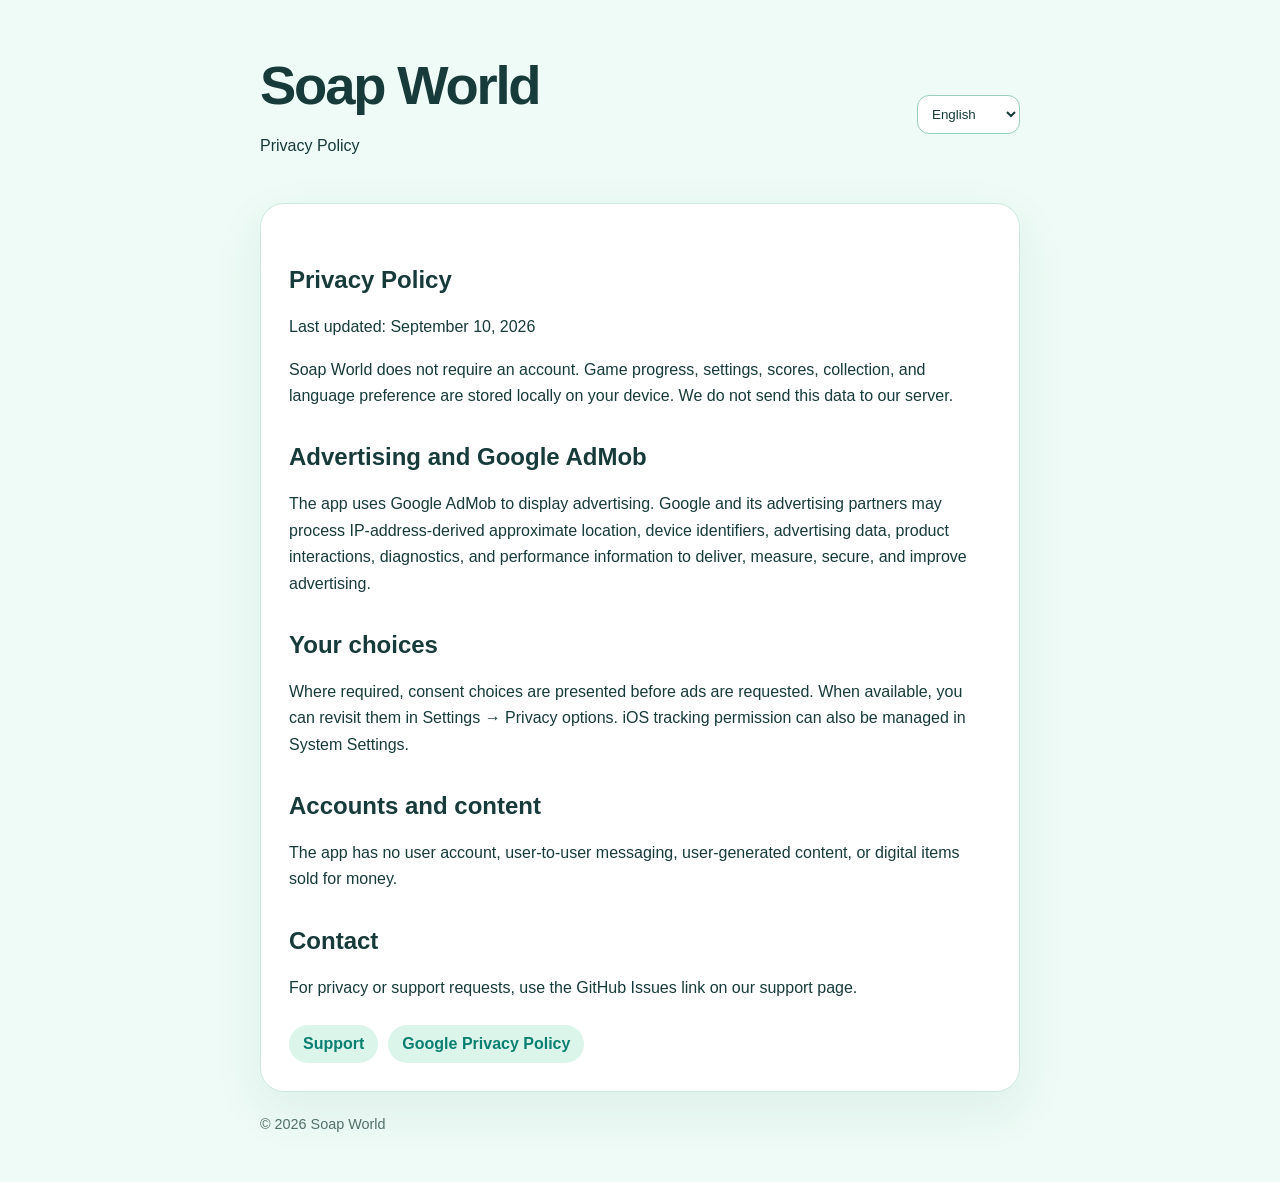
==== privacy.html @ 05d596a1 "Publish Soap World support and privacy pages" ====
<!doctype html>
<html lang="en"><head><meta charset="utf-8"><meta name="viewport" content="width=device-width,initial-scale=1"><title>Soap World Privacy Policy</title><link rel="stylesheet" href="styles.css"></head>
<body><header><div><h1>Soap World</h1><p data-i18n="tagline"></p></div><select id="language" aria-label="Language"><option value="tr">Türkçe</option><option value="en">English</option><option value="de">Deutsch</option><option value="fr">Français</option><option value="es">Español</option><option value="it">Italiano</option><option value="pt">Português</option><option value="ja">日本語</option><option value="ko">한국어</option><option value="zh">简体中文</option></select></header>
<main class="card"><h2 data-i18n="title"></h2><p data-i18n="updated"></p><p data-i18n="local"></p><h2 data-i18n="adsTitle"></h2><p data-i18n="ads"></p><h2 data-i18n="choicesTitle"></h2><p data-i18n="choices"></p><h2 data-i18n="childrenTitle"></h2><p data-i18n="children"></p><h2 data-i18n="contactTitle"></h2><p data-i18n="contact"></p><nav><a href="index.html" data-i18n="support"></a><a href="https://policies.google.com/privacy" data-i18n="google"></a></nav></main>
<footer>© 2026 Soap World</footer>
<script>window.PAGE_TRANSLATIONS={
tr:{tagline:"Gizlilik Politikası",title:"Gizlilik Politikası",updated:"Son güncelleme: 10 Eylül 2026",local:"Soap World hesap gerektirmez. Oyun ilerlemesi, ayarlar, skorlar, koleksiyon ve dil tercihi cihazınızda yerel olarak saklanır. Bu veriler tarafımızca bir sunucuya gönderilmez.",adsTitle:"Reklamlar ve Google AdMob",ads:"Uygulama reklam göstermek için Google AdMob kullanır. Google ve reklam ortakları; reklam sunma, ölçme, güvenlik ve iyileştirme amaçlarıyla IP adresinden türetilen yaklaşık konum, cihaz tanımlayıcıları, reklam verileri, ürün etkileşimleri, tanılama ve performans bilgilerini işleyebilir.",choicesTitle:"Seçimleriniz",choices:"Gerekli bölgelerde reklam talep edilmeden önce izin seçenekleri sunulur. Uygun olduğunda Ayarlar → Gizlilik seçenekleri bölümünden tercihlerinizi tekrar açabilirsiniz. iOS takip izni Sistem Ayarlarından da yönetilebilir.",childrenTitle:"Hesaplar ve içerik",children:"Uygulamada kullanıcı hesabı, kullanıcılar arası mesajlaşma, kullanıcı tarafından oluşturulan içerik veya parayla satılan dijital ürün bulunmaz.",contactTitle:"İletişim",contact:"Gizlilik veya destek talepleri için destek sayfamızdaki GitHub Issues bağlantısını kullanın.",support:"Destek",google:"Google Gizlilik Politikası"},
en:{tagline:"Privacy Policy",title:"Privacy Policy",updated:"Last updated: September 10, 2026",local:"Soap World does not require an account. Game progress, settings, scores, collection, and language preference are stored locally on your device. We do not send this data to our server.",adsTitle:"Advertising and Google AdMob",ads:"The app uses Google AdMob to display advertising. Google and its advertising partners may process IP-address-derived approximate location, device identifiers, advertising data, product interactions, diagnostics, and performance information to deliver, measure, secure, and improve advertising.",choicesTitle:"Your choices",choices:"Where required, consent choices are presented before ads are requested. When available, you can revisit them in Settings → Privacy options. iOS tracking permission can also be managed in System Settings.",childrenTitle:"Accounts and content",children:"The app has no user account, user-to-user messaging, user-generated content, or digital items sold for money.",contactTitle:"Contact",contact:"For privacy or support requests, use the GitHub Issues link on our support page.",support:"Support",google:"Google Privacy Policy"},
de:{tagline:"Datenschutzerklärung",title:"Datenschutzerklärung",updated:"Letzte Aktualisierung: 10. September 2026",local:"Soap World benötigt kein Konto. Fortschritt, Einstellungen, Punktestände, Sammlung und Sprache werden lokal auf deinem Gerät gespeichert und nicht an unseren Server gesendet.",adsTitle:"Werbung und Google AdMob",ads:"Die App verwendet Google AdMob. Google und Werbepartner können ungefähren Standort aus der IP-Adresse, Gerätekennungen, Werbedaten, Produktinteraktionen, Diagnose- und Leistungsdaten zur Bereitstellung, Messung, Sicherheit und Verbesserung von Werbung verarbeiten.",choicesTitle:"Deine Auswahl",choices:"Wo erforderlich, werden Einwilligungsoptionen vor der Werbeanfrage angezeigt. Du kannst sie gegebenenfalls unter Einstellungen → Datenschutzoptionen erneut aufrufen. Die iOS-Tracking-Erlaubnis lässt sich in den Systemeinstellungen verwalten.",childrenTitle:"Konten und Inhalte",children:"Die App enthält keine Benutzerkonten, Nachrichten zwischen Nutzern, nutzergenerierte Inhalte oder gegen Geld verkaufte digitale Artikel.",contactTitle:"Kontakt",contact:"Nutze für Datenschutz- oder Supportanfragen den GitHub-Issues-Link auf unserer Supportseite.",support:"Support",google:"Google-Datenschutzerklärung"},
fr:{tagline:"Politique de confidentialité",title:"Politique de confidentialité",updated:"Dernière mise à jour : 10 septembre 2026",local:"Soap World ne requiert aucun compte. La progression, les réglages, les scores, la collection et la langue sont stockés localement sur votre appareil et ne sont pas envoyés à notre serveur.",adsTitle:"Publicité et Google AdMob",ads:"L'app utilise Google AdMob. Google et ses partenaires peuvent traiter la localisation approximative issue de l'adresse IP, les identifiants de l'appareil, les données publicitaires, les interactions, les diagnostics et les performances afin de diffuser, mesurer, sécuriser et améliorer la publicité.",choicesTitle:"Vos choix",choices:"Lorsque requis, des choix de consentement sont présentés avant la demande de publicité. Vous pouvez les revoir dans Réglages → Options de confidentialité. L'autorisation de suivi iOS peut aussi être gérée dans les réglages système.",childrenTitle:"Comptes et contenu",children:"L'app ne comporte ni compte utilisateur, ni messagerie, ni contenu généré par les utilisateurs, ni article numérique vendu contre de l'argent.",contactTitle:"Contact",contact:"Pour toute demande de confidentialité ou d'assistance, utilisez le lien GitHub Issues de notre page d'assistance.",support:"Assistance",google:"Confidentialité Google"},
es:{tagline:"Política de privacidad",title:"Política de privacidad",updated:"Última actualización: 10 de septiembre de 2026",local:"Soap World no requiere cuenta. El progreso, los ajustes, las puntuaciones, la colección y el idioma se guardan localmente en tu dispositivo y no se envían a nuestro servidor.",adsTitle:"Publicidad y Google AdMob",ads:"La app usa Google AdMob. Google y sus socios pueden procesar ubicación aproximada derivada de la IP, identificadores del dispositivo, datos publicitarios, interacciones, diagnósticos y rendimiento para mostrar, medir, proteger y mejorar la publicidad.",choicesTitle:"Tus opciones",choices:"Cuando sea necesario, se muestran opciones de consentimiento antes de solicitar anuncios. Puedes revisarlas en Ajustes → Opciones de privacidad. El permiso de seguimiento de iOS también se gestiona en Ajustes del sistema.",childrenTitle:"Cuentas y contenido",children:"La app no incluye cuentas, mensajes entre usuarios, contenido generado por usuarios ni artículos digitales vendidos por dinero.",contactTitle:"Contacto",contact:"Para solicitudes de privacidad o soporte, utiliza el enlace de GitHub Issues de nuestra página de soporte.",support:"Soporte",google:"Privacidad de Google"},
it:{tagline:"Informativa sulla privacy",title:"Informativa sulla privacy",updated:"Ultimo aggiornamento: 10 settembre 2026",local:"Soap World non richiede un account. Progressi, impostazioni, punteggi, raccolta e lingua sono archiviati localmente sul dispositivo e non vengono inviati al nostro server.",adsTitle:"Pubblicità e Google AdMob",ads:"L'app usa Google AdMob. Google e i partner pubblicitari possono elaborare posizione approssimativa derivata dall'IP, identificatori del dispositivo, dati pubblicitari, interazioni, diagnostica e prestazioni per fornire, misurare, proteggere e migliorare la pubblicità.",choicesTitle:"Le tue scelte",choices:"Dove richiesto, le scelte di consenso vengono mostrate prima di richiedere annunci. Puoi rivederle in Impostazioni → Opzioni privacy. Il permesso di tracciamento iOS è gestibile anche nelle Impostazioni di sistema.",childrenTitle:"Account e contenuti",children:"L'app non include account, messaggi tra utenti, contenuti generati dagli utenti o articoli digitali venduti a pagamento.",contactTitle:"Contatti",contact:"Per richieste sulla privacy o di assistenza, usa il link GitHub Issues nella pagina di supporto.",support:"Supporto",google:"Privacy di Google"},
pt:{tagline:"Política de Privacidade",title:"Política de Privacidade",updated:"Última atualização: 10 de setembro de 2026",local:"O Soap World não requer conta. Progresso, definições, pontuações, coleção e idioma são guardados localmente no dispositivo e não são enviados ao nosso servidor.",adsTitle:"Publicidade e Google AdMob",ads:"A app usa Google AdMob. A Google e parceiros podem processar localização aproximada derivada do IP, identificadores, dados publicitários, interações, diagnósticos e desempenho para apresentar, medir, proteger e melhorar publicidade.",choicesTitle:"As suas escolhas",choices:"Quando exigido, as opções de consentimento aparecem antes dos anúncios. Pode revê-las em Definições → Opções de privacidade. A permissão de seguimento iOS também é gerida nas Definições do sistema.",childrenTitle:"Contas e conteúdo",children:"A app não possui contas, mensagens entre utilizadores, conteúdo gerado por utilizadores ou artigos digitais vendidos por dinheiro.",contactTitle:"Contacto",contact:"Para pedidos de privacidade ou suporte, use o link GitHub Issues na nossa página de suporte.",support:"Suporte",google:"Privacidade da Google"},
ja:{tagline:"プライバシーポリシー",title:"プライバシーポリシー",updated:"最終更新日：2026年9月10日",local:"Soap Worldはアカウントを必要としません。進行状況、設定、スコア、コレクション、言語はデバイスに保存され、当方のサーバーには送信されません。",adsTitle:"広告とGoogle AdMob",ads:"広告表示にGoogle AdMobを使用します。Googleと広告パートナーは、広告の配信・測定・安全性・改善のため、IPアドレスから得られるおおよその位置、デバイスID、広告データ、操作、診断、パフォーマンス情報を処理する場合があります。",choicesTitle:"選択肢",choices:"必要な場合、広告リクエスト前に同意画面を表示します。設定 → プライバシーオプションで再確認できます。iOSのトラッキング許可はシステム設定でも管理できます。",childrenTitle:"アカウントとコンテンツ",children:"アカウント、ユーザー間メッセージ、ユーザー作成コンテンツ、有料デジタルアイテムはありません。",contactTitle:"お問い合わせ",contact:"プライバシーまたはサポートのお問い合わせは、サポートページのGitHub Issuesをご利用ください。",support:"サポート",google:"Googleプライバシーポリシー"},
ko:{tagline:"개인정보 처리방침",title:"개인정보 처리방침",updated:"최종 업데이트: 2026년 9월 10일",local:"Soap World는 계정이 필요하지 않습니다. 진행 상황, 설정, 점수, 컬렉션, 언어 선택은 기기에 로컬로 저장되며 당사 서버로 전송되지 않습니다.",adsTitle:"광고 및 Google AdMob",ads:"앱은 Google AdMob을 사용합니다. Google과 광고 파트너는 광고 제공·측정·보안·개선을 위해 IP 기반 대략적 위치, 기기 식별자, 광고 데이터, 제품 상호작용, 진단 및 성능 정보를 처리할 수 있습니다.",choicesTitle:"선택권",choices:"필요한 경우 광고 요청 전 동의 선택이 표시됩니다. 설정 → 개인정보 옵션에서 다시 확인할 수 있으며 iOS 추적 권한은 시스템 설정에서도 관리합니다.",childrenTitle:"계정 및 콘텐츠",children:"앱에는 계정, 사용자 간 메시지, 사용자 생성 콘텐츠, 유료 디지털 항목이 없습니다.",contactTitle:"문의",contact:"개인정보 또는 지원 요청은 지원 페이지의 GitHub Issues 링크를 이용해 주세요.",support:"지원",google:"Google 개인정보 처리방침"},
zh:{tagline:"隐私政策",title:"隐私政策",updated:"最后更新：2026年9月10日",local:"Soap World 无需账户。游戏进度、设置、分数、收藏和语言偏好仅保存在您的设备上，不会发送到我们的服务器。",adsTitle:"广告与 Google AdMob",ads:"应用使用 Google AdMob 展示广告。Google 及广告合作伙伴可能处理由 IP 地址推导的大致位置、设备标识符、广告数据、产品互动、诊断和性能信息，用于提供、衡量、保护和改进广告。",choicesTitle:"您的选择",choices:"在需要的地区，请求广告前会显示同意选项。可在设置 → 隐私选项中重新查看。iOS 跟踪权限也可在系统设置中管理。",childrenTitle:"账户和内容",children:"应用不包含用户账户、用户间消息、用户生成内容或付费数字商品。",contactTitle:"联系方式",contact:"如有隐私或支持请求，请使用支持页面上的 GitHub Issues 链接。",support:"支持",google:"Google 隐私政策"}
};</script><script src="app.js"></script></body></html>
---- styles.css ----
:root { color-scheme: light; font-family: -apple-system, BlinkMacSystemFont, "Segoe UI", sans-serif; color: #173a3a; background: #eefbf6; }
* { box-sizing: border-box; }
body { margin: 0; }
header, main, footer { width: min(760px, calc(100% - 32px)); margin: 0 auto; }
header { padding: 54px 0 28px; display: flex; gap: 18px; align-items: center; justify-content: space-between; }
h1 { margin: 0; font-size: clamp(2rem, 7vw, 3.4rem); letter-spacing: -.04em; }
h2 { margin-top: 34px; }
p, li { line-height: 1.65; }
.card { background: white; border: 1px solid #cde9de; border-radius: 24px; padding: 28px; box-shadow: 0 18px 50px rgba(28, 95, 78, .08); }
.bubble { width: 64px; height: 64px; border-radius: 24px; background: linear-gradient(145deg,#8fe8c6,#58c8d4); display:grid; place-items:center; font-size:34px; }
nav { display:flex; gap:10px; flex-wrap:wrap; margin-top:24px; }
a { color:#087f70; font-weight:650; }
nav a { background:#dbf5eb; padding:10px 14px; border-radius:999px; text-decoration:none; }
select { border:1px solid #9bcdbd; border-radius:12px; padding:10px; background:white; color:inherit; }
footer { padding:24px 0 50px; color:#52706a; font-size:.9rem; }
@media (max-width:560px){ header{align-items:flex-start; flex-direction:column;} .card{padding:22px;} }
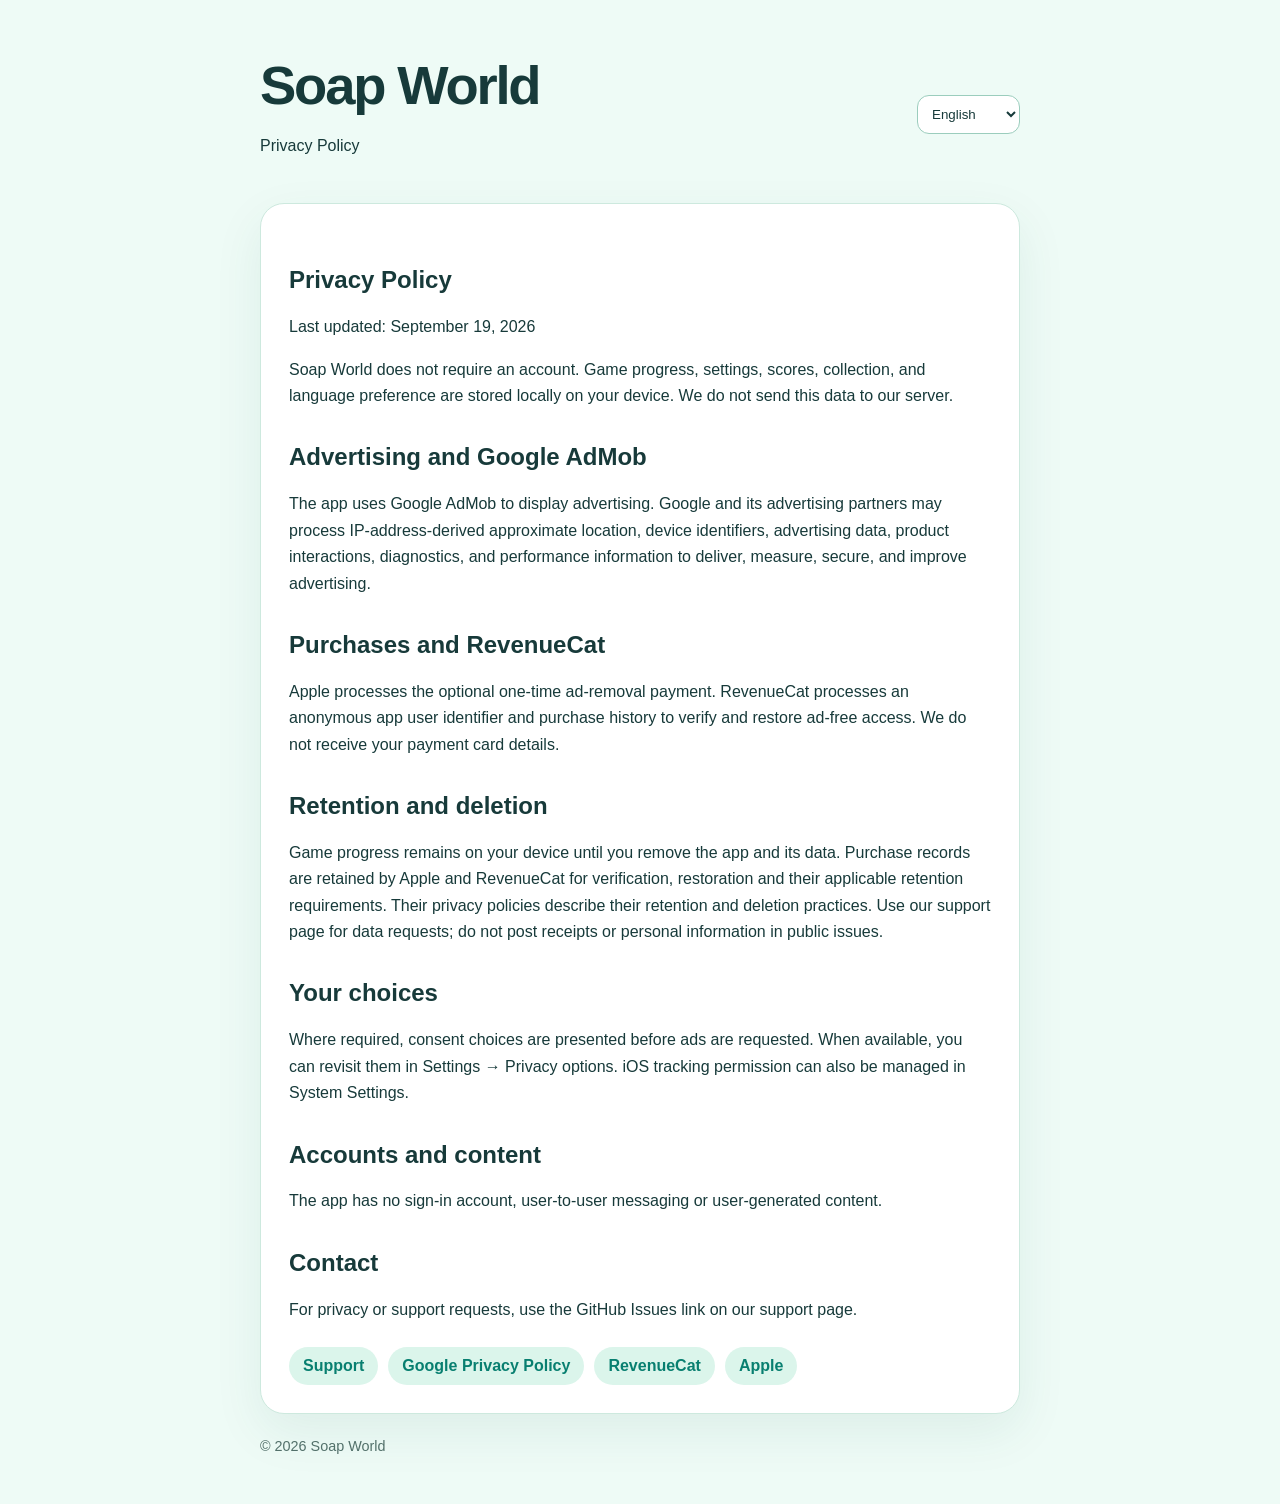
==== commit 67472c65: "Disclose ad-removal purchases and RevenueCat data handling" ====
--- a/privacy.html
+++ b/privacy.html
@@ -1,17 +1,6 @@
 <!doctype html>
 <html lang="en"><head><meta charset="utf-8"><meta name="viewport" content="width=device-width,initial-scale=1"><title>Soap World Privacy Policy</title><link rel="stylesheet" href="styles.css"></head>
 <body><header><div><h1>Soap World</h1><p data-i18n="tagline"></p></div><select id="language" aria-label="Language"><option value="tr">Türkçe</option><option value="en">English</option><option value="de">Deutsch</option><option value="fr">Français</option><option value="es">Español</option><option value="it">Italiano</option><option value="pt">Português</option><option value="ja">日本語</option><option value="ko">한국어</option><option value="zh">简体中文</option></select></header>
-<main class="card"><h2 data-i18n="title"></h2><p data-i18n="updated"></p><p data-i18n="local"></p><h2 data-i18n="adsTitle"></h2><p data-i18n="ads"></p><h2 data-i18n="choicesTitle"></h2><p data-i18n="choices"></p><h2 data-i18n="childrenTitle"></h2><p data-i18n="children"></p><h2 data-i18n="contactTitle"></h2><p data-i18n="contact"></p><nav><a href="index.html" data-i18n="support"></a><a href="https://policies.google.com/privacy" data-i18n="google"></a></nav></main>
+<main class="card"><h2 data-i18n="title"></h2><p data-i18n="updated"></p><p data-i18n="local"></p><h2 data-i18n="adsTitle"></h2><p data-i18n="ads"></p><h2 data-i18n="purchasesTitle"></h2><p data-i18n="purchases"></p><h2 data-i18n="retentionTitle"></h2><p data-i18n="retention"></p><h2 data-i18n="choicesTitle"></h2><p data-i18n="choices"></p><h2 data-i18n="childrenTitle"></h2><p data-i18n="children"></p><h2 data-i18n="contactTitle"></h2><p data-i18n="contact"></p><nav><a href="index.html" data-i18n="support"></a><a href="https://policies.google.com/privacy" data-i18n="google"></a><a href="https://www.revenuecat.com/privacy">RevenueCat</a><a href="https://www.apple.com/legal/privacy/">Apple</a></nav></main>
 <footer>© 2026 Soap World</footer>
-<script>window.PAGE_TRANSLATIONS={
-tr:{tagline:"Gizlilik Politikası",title:"Gizlilik Politikası",updated:"Son güncelleme: 10 Eylül 2026",local:"Soap World hesap gerektirmez. Oyun ilerlemesi, ayarlar, skorlar, koleksiyon ve dil tercihi cihazınızda yerel olarak saklanır. Bu veriler tarafımızca bir sunucuya gönderilmez.",adsTitle:"Reklamlar ve Google AdMob",ads:"Uygulama reklam göstermek için Google AdMob kullanır. Google ve reklam ortakları; reklam sunma, ölçme, güvenlik ve iyileştirme amaçlarıyla IP adresinden türetilen yaklaşık konum, cihaz tanımlayıcıları, reklam verileri, ürün etkileşimleri, tanılama ve performans bilgilerini işleyebilir.",choicesTitle:"Seçimleriniz",choices:"Gerekli bölgelerde reklam talep edilmeden önce izin seçenekleri sunulur. Uygun olduğunda Ayarlar → Gizlilik seçenekleri bölümünden tercihlerinizi tekrar açabilirsiniz. iOS takip izni Sistem Ayarlarından da yönetilebilir.",childrenTitle:"Hesaplar ve içerik",children:"Uygulamada kullanıcı hesabı, kullanıcılar arası mesajlaşma, kullanıcı tarafından oluşturulan içerik veya parayla satılan dijital ürün bulunmaz.",contactTitle:"İletişim",contact:"Gizlilik veya destek talepleri için destek sayfamızdaki GitHub Issues bağlantısını kullanın.",support:"Destek",google:"Google Gizlilik Politikası"},
-en:{tagline:"Privacy Policy",title:"Privacy Policy",updated:"Last updated: September 10, 2026",local:"Soap World does not require an account. Game progress, settings, scores, collection, and language preference are stored locally on your device. We do not send this data to our server.",adsTitle:"Advertising and Google AdMob",ads:"The app uses Google AdMob to display advertising. Google and its advertising partners may process IP-address-derived approximate location, device identifiers, advertising data, product interactions, diagnostics, and performance information to deliver, measure, secure, and improve advertising.",choicesTitle:"Your choices",choices:"Where required, consent choices are presented before ads are requested. When available, you can revisit them in Settings → Privacy options. iOS tracking permission can also be managed in System Settings.",childrenTitle:"Accounts and content",children:"The app has no user account, user-to-user messaging, user-generated content, or digital items sold for money.",contactTitle:"Contact",contact:"For privacy or support requests, use the GitHub Issues link on our support page.",support:"Support",google:"Google Privacy Policy"},
-de:{tagline:"Datenschutzerklärung",title:"Datenschutzerklärung",updated:"Letzte Aktualisierung: 10. September 2026",local:"Soap World benötigt kein Konto. Fortschritt, Einstellungen, Punktestände, Sammlung und Sprache werden lokal auf deinem Gerät gespeichert und nicht an unseren Server gesendet.",adsTitle:"Werbung und Google AdMob",ads:"Die App verwendet Google AdMob. Google und Werbepartner können ungefähren Standort aus der IP-Adresse, Gerätekennungen, Werbedaten, Produktinteraktionen, Diagnose- und Leistungsdaten zur Bereitstellung, Messung, Sicherheit und Verbesserung von Werbung verarbeiten.",choicesTitle:"Deine Auswahl",choices:"Wo erforderlich, werden Einwilligungsoptionen vor der Werbeanfrage angezeigt. Du kannst sie gegebenenfalls unter Einstellungen → Datenschutzoptionen erneut aufrufen. Die iOS-Tracking-Erlaubnis lässt sich in den Systemeinstellungen verwalten.",childrenTitle:"Konten und Inhalte",children:"Die App enthält keine Benutzerkonten, Nachrichten zwischen Nutzern, nutzergenerierte Inhalte oder gegen Geld verkaufte digitale Artikel.",contactTitle:"Kontakt",contact:"Nutze für Datenschutz- oder Supportanfragen den GitHub-Issues-Link auf unserer Supportseite.",support:"Support",google:"Google-Datenschutzerklärung"},
-fr:{tagline:"Politique de confidentialité",title:"Politique de confidentialité",updated:"Dernière mise à jour : 10 septembre 2026",local:"Soap World ne requiert aucun compte. La progression, les réglages, les scores, la collection et la langue sont stockés localement sur votre appareil et ne sont pas envoyés à notre serveur.",adsTitle:"Publicité et Google AdMob",ads:"L'app utilise Google AdMob. Google et ses partenaires peuvent traiter la localisation approximative issue de l'adresse IP, les identifiants de l'appareil, les données publicitaires, les interactions, les diagnostics et les performances afin de diffuser, mesurer, sécuriser et améliorer la publicité.",choicesTitle:"Vos choix",choices:"Lorsque requis, des choix de consentement sont présentés avant la demande de publicité. Vous pouvez les revoir dans Réglages → Options de confidentialité. L'autorisation de suivi iOS peut aussi être gérée dans les réglages système.",childrenTitle:"Comptes et contenu",children:"L'app ne comporte ni compte utilisateur, ni messagerie, ni contenu généré par les utilisateurs, ni article numérique vendu contre de l'argent.",contactTitle:"Contact",contact:"Pour toute demande de confidentialité ou d'assistance, utilisez le lien GitHub Issues de notre page d'assistance.",support:"Assistance",google:"Confidentialité Google"},
-es:{tagline:"Política de privacidad",title:"Política de privacidad",updated:"Última actualización: 10 de septiembre de 2026",local:"Soap World no requiere cuenta. El progreso, los ajustes, las puntuaciones, la colección y el idioma se guardan localmente en tu dispositivo y no se envían a nuestro servidor.",adsTitle:"Publicidad y Google AdMob",ads:"La app usa Google AdMob. Google y sus socios pueden procesar ubicación aproximada derivada de la IP, identificadores del dispositivo, datos publicitarios, interacciones, diagnósticos y rendimiento para mostrar, medir, proteger y mejorar la publicidad.",choicesTitle:"Tus opciones",choices:"Cuando sea necesario, se muestran opciones de consentimiento antes de solicitar anuncios. Puedes revisarlas en Ajustes → Opciones de privacidad. El permiso de seguimiento de iOS también se gestiona en Ajustes del sistema.",childrenTitle:"Cuentas y contenido",children:"La app no incluye cuentas, mensajes entre usuarios, contenido generado por usuarios ni artículos digitales vendidos por dinero.",contactTitle:"Contacto",contact:"Para solicitudes de privacidad o soporte, utiliza el enlace de GitHub Issues de nuestra página de soporte.",support:"Soporte",google:"Privacidad de Google"},
-it:{tagline:"Informativa sulla privacy",title:"Informativa sulla privacy",updated:"Ultimo aggiornamento: 10 settembre 2026",local:"Soap World non richiede un account. Progressi, impostazioni, punteggi, raccolta e lingua sono archiviati localmente sul dispositivo e non vengono inviati al nostro server.",adsTitle:"Pubblicità e Google AdMob",ads:"L'app usa Google AdMob. Google e i partner pubblicitari possono elaborare posizione approssimativa derivata dall'IP, identificatori del dispositivo, dati pubblicitari, interazioni, diagnostica e prestazioni per fornire, misurare, proteggere e migliorare la pubblicità.",choicesTitle:"Le tue scelte",choices:"Dove richiesto, le scelte di consenso vengono mostrate prima di richiedere annunci. Puoi rivederle in Impostazioni → Opzioni privacy. Il permesso di tracciamento iOS è gestibile anche nelle Impostazioni di sistema.",childrenTitle:"Account e contenuti",children:"L'app non include account, messaggi tra utenti, contenuti generati dagli utenti o articoli digitali venduti a pagamento.",contactTitle:"Contatti",contact:"Per richieste sulla privacy o di assistenza, usa il link GitHub Issues nella pagina di supporto.",support:"Supporto",google:"Privacy di Google"},
-pt:{tagline:"Política de Privacidade",title:"Política de Privacidade",updated:"Última atualização: 10 de setembro de 2026",local:"O Soap World não requer conta. Progresso, definições, pontuações, coleção e idioma são guardados localmente no dispositivo e não são enviados ao nosso servidor.",adsTitle:"Publicidade e Google AdMob",ads:"A app usa Google AdMob. A Google e parceiros podem processar localização aproximada derivada do IP, identificadores, dados publicitários, interações, diagnósticos e desempenho para apresentar, medir, proteger e melhorar publicidade.",choicesTitle:"As suas escolhas",choices:"Quando exigido, as opções de consentimento aparecem antes dos anúncios. Pode revê-las em Definições → Opções de privacidade. A permissão de seguimento iOS também é gerida nas Definições do sistema.",childrenTitle:"Contas e conteúdo",children:"A app não possui contas, mensagens entre utilizadores, conteúdo gerado por utilizadores ou artigos digitais vendidos por dinheiro.",contactTitle:"Contacto",contact:"Para pedidos de privacidade ou suporte, use o link GitHub Issues na nossa página de suporte.",support:"Suporte",google:"Privacidade da Google"},
-ja:{tagline:"プライバシーポリシー",title:"プライバシーポリシー",updated:"最終更新日：2026年9月10日",local:"Soap Worldはアカウントを必要としません。進行状況、設定、スコア、コレクション、言語はデバイスに保存され、当方のサーバーには送信されません。",adsTitle:"広告とGoogle AdMob",ads:"広告表示にGoogle AdMobを使用します。Googleと広告パートナーは、広告の配信・測定・安全性・改善のため、IPアドレスから得られるおおよその位置、デバイスID、広告データ、操作、診断、パフォーマンス情報を処理する場合があります。",choicesTitle:"選択肢",choices:"必要な場合、広告リクエスト前に同意画面を表示します。設定 → プライバシーオプションで再確認できます。iOSのトラッキング許可はシステム設定でも管理できます。",childrenTitle:"アカウントとコンテンツ",children:"アカウント、ユーザー間メッセージ、ユーザー作成コンテンツ、有料デジタルアイテムはありません。",contactTitle:"お問い合わせ",contact:"プライバシーまたはサポートのお問い合わせは、サポートページのGitHub Issuesをご利用ください。",support:"サポート",google:"Googleプライバシーポリシー"},
-ko:{tagline:"개인정보 처리방침",title:"개인정보 처리방침",updated:"최종 업데이트: 2026년 9월 10일",local:"Soap World는 계정이 필요하지 않습니다. 진행 상황, 설정, 점수, 컬렉션, 언어 선택은 기기에 로컬로 저장되며 당사 서버로 전송되지 않습니다.",adsTitle:"광고 및 Google AdMob",ads:"앱은 Google AdMob을 사용합니다. Google과 광고 파트너는 광고 제공·측정·보안·개선을 위해 IP 기반 대략적 위치, 기기 식별자, 광고 데이터, 제품 상호작용, 진단 및 성능 정보를 처리할 수 있습니다.",choicesTitle:"선택권",choices:"필요한 경우 광고 요청 전 동의 선택이 표시됩니다. 설정 → 개인정보 옵션에서 다시 확인할 수 있으며 iOS 추적 권한은 시스템 설정에서도 관리합니다.",childrenTitle:"계정 및 콘텐츠",children:"앱에는 계정, 사용자 간 메시지, 사용자 생성 콘텐츠, 유료 디지털 항목이 없습니다.",contactTitle:"문의",contact:"개인정보 또는 지원 요청은 지원 페이지의 GitHub Issues 링크를 이용해 주세요.",support:"지원",google:"Google 개인정보 처리방침"},
-zh:{tagline:"隐私政策",title:"隐私政策",updated:"最后更新：2026年9月10日",local:"Soap World 无需账户。游戏进度、设置、分数、收藏和语言偏好仅保存在您的设备上，不会发送到我们的服务器。",adsTitle:"广告与 Google AdMob",ads:"应用使用 Google AdMob 展示广告。Google 及广告合作伙伴可能处理由 IP 地址推导的大致位置、设备标识符、广告数据、产品互动、诊断和性能信息，用于提供、衡量、保护和改进广告。",choicesTitle:"您的选择",choices:"在需要的地区，请求广告前会显示同意选项。可在设置 → 隐私选项中重新查看。iOS 跟踪权限也可在系统设置中管理。",childrenTitle:"账户和内容",children:"应用不包含用户账户、用户间消息、用户生成内容或付费数字商品。",contactTitle:"联系方式",contact:"如有隐私或支持请求，请使用支持页面上的 GitHub Issues 链接。",support:"支持",google:"Google 隐私政策"}
-};</script><script src="app.js"></script></body></html>
+<script>window.PAGE_TRANSLATIONS={"tr": {"tagline": "Gizlilik Politikası", "title": "Gizlilik Politikası", "updated": "Son güncelleme: 19 Eylül 2026", "local": "Soap World hesap gerektirmez. Oyun ilerlemesi, ayarlar, skorlar, koleksiyon ve dil tercihi cihazınızda yerel olarak saklanır. Bu veriler tarafımızca bir sunucuya gönderilmez.", "adsTitle": "Reklamlar ve Google AdMob", "ads": "Uygulama reklam göstermek için Google AdMob kullanır. Google ve reklam ortakları; reklam sunma, ölçme, güvenlik ve iyileştirme amaçlarıyla IP adresinden türetilen yaklaşık konum, cihaz tanımlayıcıları, reklam verileri, ürün etkileşimleri, tanılama ve performans bilgilerini işleyebilir.", "choicesTitle": "Seçimleriniz", "choices": "Gerekli bölgelerde reklam talep edilmeden önce izin seçenekleri sunulur. Uygun olduğunda Ayarlar → Gizlilik seçenekleri bölümünden tercihlerinizi tekrar açabilirsiniz. iOS takip izni Sistem Ayarlarından da yönetilebilir.", "childrenTitle": "Hesaplar ve içerik", "children": "Uygulamada giriş hesabı, kullanıcılar arası mesajlaşma veya kullanıcı tarafından oluşturulan içerik bulunmaz.", "contactTitle": "İletişim", "contact": "Gizlilik veya destek talepleri için destek sayfamızdaki GitHub Issues bağlantısını kullanın.", "support": "Destek", "google": "Google Gizlilik Politikası", "purchasesTitle": "Satın almalar ve RevenueCat", "purchases": "İsteğe bağlı tek seferlik reklam kaldırma ödemesini Apple işler. RevenueCat, reklamsız erişimi doğrulamak ve geri yüklemek için anonim uygulama kullanıcı kimliğini ve satın alma geçmişini işler. Ödeme kartı bilgilerinizi almayız.", "retentionTitle": "Saklama ve silme", "retention": "Oyun ilerlemesi, uygulamayı ve verilerini silene kadar cihazınızda kalır. Apple ve RevenueCat, doğrulama, geri yükleme ve geçerli saklama yükümlülükleri için satın alma kayıtlarını tutar. Saklama ve silme uygulamaları kendi gizlilik politikalarında açıklanır. Veri talepleri için destek sayfamızı kullanın; herkese açık taleplerde makbuz veya kişisel bilgi paylaşmayın."}, "en": {"tagline": "Privacy Policy", "title": "Privacy Policy", "updated": "Last updated: September 19, 2026", "local": "Soap World does not require an account. Game progress, settings, scores, collection, and language preference are stored locally on your device. We do not send this data to our server.", "adsTitle": "Advertising and Google AdMob", "ads": "The app uses Google AdMob to display advertising. Google and its advertising partners may process IP-address-derived approximate location, device identifiers, advertising data, product interactions, diagnostics, and performance information to deliver, measure, secure, and improve advertising.", "choicesTitle": "Your choices", "choices": "Where required, consent choices are presented before ads are requested. When available, you can revisit them in Settings → Privacy options. iOS tracking permission can also be managed in System Settings.", "childrenTitle": "Accounts and content", "children": "The app has no sign-in account, user-to-user messaging or user-generated content.", "contactTitle": "Contact", "contact": "For privacy or support requests, use the GitHub Issues link on our support page.", "support": "Support", "google": "Google Privacy Policy", "purchasesTitle": "Purchases and RevenueCat", "purchases": "Apple processes the optional one-time ad-removal payment. RevenueCat processes an anonymous app user identifier and purchase history to verify and restore ad-free access. We do not receive your payment card details.", "retentionTitle": "Retention and deletion", "retention": "Game progress remains on your device until you remove the app and its data. Purchase records are retained by Apple and RevenueCat for verification, restoration and their applicable retention requirements. Their privacy policies describe their retention and deletion practices. Use our support page for data requests; do not post receipts or personal information in public issues."}, "de": {"tagline": "Datenschutzerklärung", "title": "Datenschutzerklärung", "updated": "Letzte Aktualisierung: 19. September 2026", "local": "Soap World benötigt kein Konto. Fortschritt, Einstellungen, Punktestände, Sammlung und Sprache werden lokal auf deinem Gerät gespeichert und nicht an unseren Server gesendet.", "adsTitle": "Werbung und Google AdMob", "ads": "Die App verwendet Google AdMob. Google und Werbepartner können ungefähren Standort aus der IP-Adresse, Gerätekennungen, Werbedaten, Produktinteraktionen, Diagnose- und Leistungsdaten zur Bereitstellung, Messung, Sicherheit und Verbesserung von Werbung verarbeiten.", "choicesTitle": "Deine Auswahl", "choices": "Wo erforderlich, werden Einwilligungsoptionen vor der Werbeanfrage angezeigt. Du kannst sie gegebenenfalls unter Einstellungen → Datenschutzoptionen erneut aufrufen. Die iOS-Tracking-Erlaubnis lässt sich in den Systemeinstellungen verwalten.", "childrenTitle": "Konten und Inhalte", "children": "Die App hat keine Anmeldekonten, Nachrichten zwischen Nutzern oder nutzergenerierten Inhalte.", "contactTitle": "Kontakt", "contact": "Nutze für Datenschutz- oder Supportanfragen den GitHub-Issues-Link auf unserer Supportseite.", "support": "Support", "google": "Google-Datenschutzerklärung", "purchasesTitle": "Käufe und RevenueCat", "purchases": "Apple verarbeitet den optionalen einmaligen Kauf zur Werbeentfernung. RevenueCat verarbeitet eine anonyme App-Nutzerkennung und den Kaufverlauf, um werbefreien Zugriff zu prüfen und wiederherzustellen. Wir erhalten keine Zahlungskartendaten.", "retentionTitle": "Speicherung und Löschung", "retention": "Der Spielfortschritt bleibt auf deinem Gerät, bis du die App samt Daten löschst. Apple und RevenueCat speichern Kaufdaten zur Prüfung, Wiederherstellung und gemäß ihren Aufbewahrungspflichten. Ihre Datenschutzerklärungen erläutern Speicherung und Löschung. Nutze unsere Supportseite für Datenanfragen; veröffentliche keine Belege oder persönlichen Angaben."}, "fr": {"tagline": "Politique de confidentialité", "title": "Politique de confidentialité", "updated": "Dernière mise à jour : 19 septembre 2026", "local": "Soap World ne requiert aucun compte. La progression, les réglages, les scores, la collection et la langue sont stockés localement sur votre appareil et ne sont pas envoyés à notre serveur.", "adsTitle": "Publicité et Google AdMob", "ads": "L'app utilise Google AdMob. Google et ses partenaires peuvent traiter la localisation approximative issue de l'adresse IP, les identifiants de l'appareil, les données publicitaires, les interactions, les diagnostics et les performances afin de diffuser, mesurer, sécuriser et améliorer la publicité.", "choicesTitle": "Vos choix", "choices": "Lorsque requis, des choix de consentement sont présentés avant la demande de publicité. Vous pouvez les revoir dans Réglages → Options de confidentialité. L'autorisation de suivi iOS peut aussi être gérée dans les réglages système.", "childrenTitle": "Comptes et contenu", "children": "L’app ne comporte ni compte de connexion, ni messagerie entre utilisateurs, ni contenu créé par les utilisateurs.", "contactTitle": "Contact", "contact": "Pour toute demande de confidentialité ou d'assistance, utilisez le lien GitHub Issues de notre page d'assistance.", "support": "Assistance", "google": "Confidentialité Google", "purchasesTitle": "Achats et RevenueCat", "purchases": "Apple traite l’achat unique facultatif qui supprime les publicités. RevenueCat traite un identifiant anonyme et l’historique des achats pour vérifier et restaurer cet accès. Nous ne recevons pas les données de votre carte bancaire.", "retentionTitle": "Conservation et suppression", "retention": "La progression reste sur votre appareil jusqu’à la suppression de l’app et de ses données. Apple et RevenueCat conservent les achats pour leur vérification, leur restauration et leurs obligations de conservation. Consultez leurs politiques de confidentialité. Utilisez notre page d’assistance pour vos demandes ; ne publiez ni reçus ni données personnelles."}, "es": {"tagline": "Política de privacidad", "title": "Política de privacidad", "updated": "Última actualización: 19 de septiembre de 2026", "local": "Soap World no requiere cuenta. El progreso, los ajustes, las puntuaciones, la colección y el idioma se guardan localmente en tu dispositivo y no se envían a nuestro servidor.", "adsTitle": "Publicidad y Google AdMob", "ads": "La app usa Google AdMob. Google y sus socios pueden procesar ubicación aproximada derivada de la IP, identificadores del dispositivo, datos publicitarios, interacciones, diagnósticos y rendimiento para mostrar, medir, proteger y mejorar la publicidad.", "choicesTitle": "Tus opciones", "choices": "Cuando sea necesario, se muestran opciones de consentimiento antes de solicitar anuncios. Puedes revisarlas en Ajustes → Opciones de privacidad. El permiso de seguimiento de iOS también se gestiona en Ajustes del sistema.", "childrenTitle": "Cuentas y contenido", "children": "La app no tiene cuentas de inicio de sesión, mensajes entre usuarios ni contenido generado por usuarios.", "contactTitle": "Contacto", "contact": "Para solicitudes de privacidad o soporte, utiliza el enlace de GitHub Issues de nuestra página de soporte.", "support": "Soporte", "google": "Privacidad de Google", "purchasesTitle": "Compras y RevenueCat", "purchases": "Apple procesa la compra única opcional para eliminar anuncios. RevenueCat procesa un identificador anónimo y el historial de compras para verificar y restaurar el acceso sin anuncios. No recibimos los datos de tu tarjeta.", "retentionTitle": "Conservación y eliminación", "retention": "El progreso permanece en el dispositivo hasta que elimines la app y sus datos. Apple y RevenueCat conservan registros de compras para verificarlos, restaurarlos y cumplir sus requisitos de conservación. Consulta sus políticas de privacidad. Usa nuestra página de soporte para solicitar datos; no publiques recibos ni información personal."}, "it": {"tagline": "Informativa sulla privacy", "title": "Informativa sulla privacy", "updated": "Ultimo aggiornamento: 19 settembre 2026", "local": "Soap World non richiede un account. Progressi, impostazioni, punteggi, raccolta e lingua sono archiviati localmente sul dispositivo e non vengono inviati al nostro server.", "adsTitle": "Pubblicità e Google AdMob", "ads": "L'app usa Google AdMob. Google e i partner pubblicitari possono elaborare posizione approssimativa derivata dall'IP, identificatori del dispositivo, dati pubblicitari, interazioni, diagnostica e prestazioni per fornire, misurare, proteggere e migliorare la pubblicità.", "choicesTitle": "Le tue scelte", "choices": "Dove richiesto, le scelte di consenso vengono mostrate prima di richiedere annunci. Puoi rivederle in Impostazioni → Opzioni privacy. Il permesso di tracciamento iOS è gestibile anche nelle Impostazioni di sistema.", "childrenTitle": "Account e contenuti", "children": "L’app non ha account di accesso, messaggi tra utenti o contenuti generati dagli utenti.", "contactTitle": "Contatti", "contact": "Per richieste sulla privacy o di assistenza, usa il link GitHub Issues nella pagina di supporto.", "support": "Supporto", "google": "Privacy di Google", "purchasesTitle": "Acquisti e RevenueCat", "purchases": "Apple elabora l’acquisto unico facoltativo per rimuovere gli annunci. RevenueCat elabora un identificativo anonimo e la cronologia degli acquisti per verificare e ripristinare l’accesso senza pubblicità. Non riceviamo i dati della carta di pagamento.", "retentionTitle": "Conservazione ed eliminazione", "retention": "I progressi restano sul dispositivo fino alla rimozione dell’app e dei suoi dati. Apple e RevenueCat conservano gli acquisti per verifica, ripristino e obblighi di conservazione. Consulta le loro informative sulla privacy. Usa la pagina di supporto per le richieste sui dati; non pubblicare ricevute o dati personali."}, "pt": {"tagline": "Política de Privacidade", "title": "Política de Privacidade", "updated": "Última atualização: 19 de setembro de 2026", "local": "O Soap World não requer conta. Progresso, definições, pontuações, coleção e idioma são guardados localmente no dispositivo e não são enviados ao nosso servidor.", "adsTitle": "Publicidade e Google AdMob", "ads": "A app usa Google AdMob. A Google e parceiros podem processar localização aproximada derivada do IP, identificadores, dados publicitários, interações, diagnósticos e desempenho para apresentar, medir, proteger e melhorar publicidade.", "choicesTitle": "As suas escolhas", "choices": "Quando exigido, as opções de consentimento aparecem antes dos anúncios. Pode revê-las em Definições → Opções de privacidade. A permissão de seguimento iOS também é gerida nas Definições do sistema.", "childrenTitle": "Contas e conteúdo", "children": "O aplicativo não tem contas de acesso, mensagens entre usuários ou conteúdo gerado por usuários.", "contactTitle": "Contacto", "contact": "Para pedidos de privacidade ou suporte, use o link GitHub Issues na nossa página de suporte.", "support": "Suporte", "google": "Privacidade da Google", "purchasesTitle": "Compras e RevenueCat", "purchases": "A Apple processa a compra única opcional para remover anúncios. A RevenueCat processa um identificador anônimo e o histórico de compras para verificar e restaurar o acesso sem anúncios. Não recebemos os dados do seu cartão.", "retentionTitle": "Armazenamento e exclusão", "retention": "O progresso permanece no dispositivo até você excluir o aplicativo e seus dados. Apple e RevenueCat mantêm registros de compras para verificação, restauração e suas obrigações de retenção. Consulte as políticas de privacidade delas. Use nossa página de suporte para solicitações de dados; não publique recibos ou informações pessoais."}, "ja": {"tagline": "プライバシーポリシー", "title": "プライバシーポリシー", "updated": "最終更新日：2026年9月19日", "local": "Soap Worldはアカウントを必要としません。進行状況、設定、スコア、コレクション、言語はデバイスに保存され、当方のサーバーには送信されません。", "adsTitle": "広告とGoogle AdMob", "ads": "広告表示にGoogle AdMobを使用します。Googleと広告パートナーは、広告の配信・測定・安全性・改善のため、IPアドレスから得られるおおよその位置、デバイスID、広告データ、操作、診断、パフォーマンス情報を処理する場合があります。", "choicesTitle": "選択肢", "choices": "必要な場合、広告リクエスト前に同意画面を表示します。設定 → プライバシーオプションで再確認できます。iOSのトラッキング許可はシステム設定でも管理できます。", "childrenTitle": "アカウントとコンテンツ", "children": "ログインアカウント、ユーザー間のメッセージ、ユーザー作成コンテンツはありません。", "contactTitle": "お問い合わせ", "contact": "プライバシーまたはサポートのお問い合わせは、サポートページのGitHub Issuesをご利用ください。", "support": "サポート", "google": "Googleプライバシーポリシー", "purchasesTitle": "購入とRevenueCat", "purchases": "広告を削除する任意の1回限りの購入はAppleが処理します。RevenueCatは匿名のアプリユーザーIDと購入履歴を処理し、広告なしのアクセスを確認・復元します。当方はカード情報を受け取りません。", "retentionTitle": "保存と削除", "retention": "進行状況はアプリとデータを削除するまで端末内に保存されます。AppleとRevenueCatは確認、復元、適用される保存要件のため購入記録を保持します。保存と削除については各社のプライバシーポリシーをご確認ください。データに関するご相談はサポートページをご利用ください。公開の投稿に領収書や個人情報を載せないでください。"}, "ko": {"tagline": "개인정보 처리방침", "title": "개인정보 처리방침", "updated": "최종 업데이트: 2026년 9월 19일", "local": "Soap World는 계정이 필요하지 않습니다. 진행 상황, 설정, 점수, 컬렉션, 언어 선택은 기기에 로컬로 저장되며 당사 서버로 전송되지 않습니다.", "adsTitle": "광고 및 Google AdMob", "ads": "앱은 Google AdMob을 사용합니다. Google과 광고 파트너는 광고 제공·측정·보안·개선을 위해 IP 기반 대략적 위치, 기기 식별자, 광고 데이터, 제품 상호작용, 진단 및 성능 정보를 처리할 수 있습니다.", "choicesTitle": "선택권", "choices": "필요한 경우 광고 요청 전 동의 선택이 표시됩니다. 설정 → 개인정보 옵션에서 다시 확인할 수 있으며 iOS 추적 권한은 시스템 설정에서도 관리합니다.", "childrenTitle": "계정 및 콘텐츠", "children": "앱에는 로그인 계정, 사용자 간 메시지 또는 사용자 생성 콘텐츠가 없습니다.", "contactTitle": "문의", "contact": "개인정보 또는 지원 요청은 지원 페이지의 GitHub Issues 링크를 이용해 주세요.", "support": "지원", "google": "Google 개인정보 처리방침", "purchasesTitle": "구매 및 RevenueCat", "purchases": "Apple은 광고 제거를 위한 선택적 일회성 결제를 처리합니다. RevenueCat은 익명 앱 사용자 식별자와 구매 기록을 처리하여 광고 없는 이용 권한을 확인하고 복원합니다. 당사는 결제 카드 정보를 받지 않습니다.", "retentionTitle": "보관 및 삭제", "retention": "진행 상황은 앱과 데이터를 삭제할 때까지 기기에 저장됩니다. Apple과 RevenueCat은 확인, 복원 및 관련 보관 요건을 위해 구매 기록을 보관합니다. 보관과 삭제에 관한 내용은 각 회사의 개인정보 처리방침을 확인하세요. 데이터 요청은 지원 페이지를 이용하세요. 공개 게시물에 영수증이나 개인정보를 올리지 마세요."}, "zh": {"tagline": "隐私政策", "title": "隐私政策", "updated": "最后更新：2026年9月19日", "local": "Soap World 无需账户。游戏进度、设置、分数、收藏和语言偏好仅保存在您的设备上，不会发送到我们的服务器。", "adsTitle": "广告与 Google AdMob", "ads": "应用使用 Google AdMob 展示广告。Google 及广告合作伙伴可能处理由 IP 地址推导的大致位置、设备标识符、广告数据、产品互动、诊断和性能信息，用于提供、衡量、保护和改进广告。", "choicesTitle": "您的选择", "choices": "在需要的地区，请求广告前会显示同意选项。可在设置 → 隐私选项中重新查看。iOS 跟踪权限也可在系统设置中管理。", "childrenTitle": "账户和内容", "children": "应用没有登录账户、用户间消息或用户生成内容。", "contactTitle": "联系方式", "contact": "如有隐私或支持请求，请使用支持页面上的 GitHub Issues 链接。", "support": "支持", "google": "Google 隐私政策", "purchasesTitle": "购买与RevenueCat", "purchases": "Apple处理可选的一次性移除广告付款。RevenueCat处理匿名应用用户标识符和购买记录，以验证和恢复无广告访问权限。我们不会收到您的支付卡信息。", "retentionTitle": "保存与删除", "retention": "游戏进度保存在设备上，直到您删除应用及其数据。Apple和RevenueCat为验证、恢复购买及适用的保留要求保存购买记录。有关保存和删除的说明，请查阅各自的隐私政策。数据请求请通过支持页面联系；不要在公开问题中发布收据或个人信息。"}};</script><script src="app.js"></script></body></html>
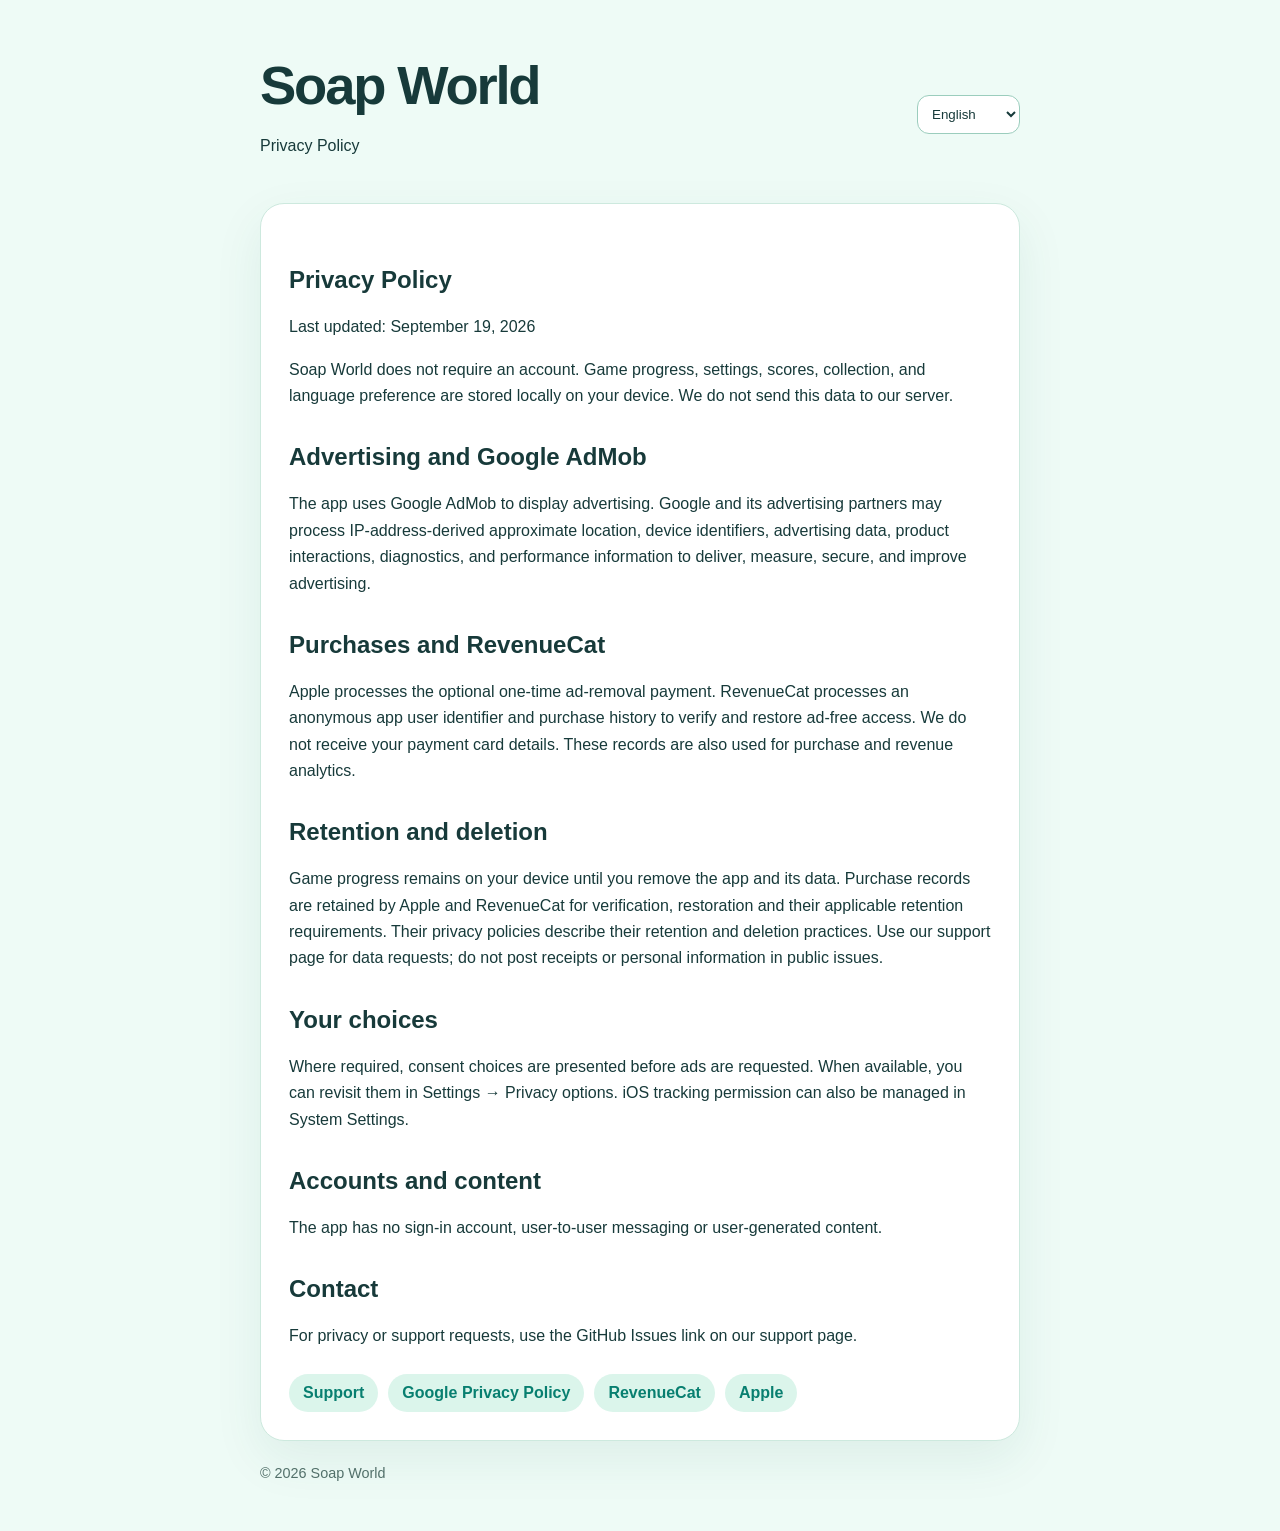
==== commit 3cfc7c69: "Clarify purchase analytics in privacy policy" ====
--- a/privacy.html
+++ b/privacy.html
@@ -3,4 +3,4 @@
 <body><header><div><h1>Soap World</h1><p data-i18n="tagline"></p></div><select id="language" aria-label="Language"><option value="tr">Türkçe</option><option value="en">English</option><option value="de">Deutsch</option><option value="fr">Français</option><option value="es">Español</option><option value="it">Italiano</option><option value="pt">Português</option><option value="ja">日本語</option><option value="ko">한국어</option><option value="zh">简体中文</option></select></header>
 <main class="card"><h2 data-i18n="title"></h2><p data-i18n="updated"></p><p data-i18n="local"></p><h2 data-i18n="adsTitle"></h2><p data-i18n="ads"></p><h2 data-i18n="purchasesTitle"></h2><p data-i18n="purchases"></p><h2 data-i18n="retentionTitle"></h2><p data-i18n="retention"></p><h2 data-i18n="choicesTitle"></h2><p data-i18n="choices"></p><h2 data-i18n="childrenTitle"></h2><p data-i18n="children"></p><h2 data-i18n="contactTitle"></h2><p data-i18n="contact"></p><nav><a href="index.html" data-i18n="support"></a><a href="https://policies.google.com/privacy" data-i18n="google"></a><a href="https://www.revenuecat.com/privacy">RevenueCat</a><a href="https://www.apple.com/legal/privacy/">Apple</a></nav></main>
 <footer>© 2026 Soap World</footer>
-<script>window.PAGE_TRANSLATIONS={"tr": {"tagline": "Gizlilik Politikası", "title": "Gizlilik Politikası", "updated": "Son güncelleme: 19 Eylül 2026", "local": "Soap World hesap gerektirmez. Oyun ilerlemesi, ayarlar, skorlar, koleksiyon ve dil tercihi cihazınızda yerel olarak saklanır. Bu veriler tarafımızca bir sunucuya gönderilmez.", "adsTitle": "Reklamlar ve Google AdMob", "ads": "Uygulama reklam göstermek için Google AdMob kullanır. Google ve reklam ortakları; reklam sunma, ölçme, güvenlik ve iyileştirme amaçlarıyla IP adresinden türetilen yaklaşık konum, cihaz tanımlayıcıları, reklam verileri, ürün etkileşimleri, tanılama ve performans bilgilerini işleyebilir.", "choicesTitle": "Seçimleriniz", "choices": "Gerekli bölgelerde reklam talep edilmeden önce izin seçenekleri sunulur. Uygun olduğunda Ayarlar → Gizlilik seçenekleri bölümünden tercihlerinizi tekrar açabilirsiniz. iOS takip izni Sistem Ayarlarından da yönetilebilir.", "childrenTitle": "Hesaplar ve içerik", "children": "Uygulamada giriş hesabı, kullanıcılar arası mesajlaşma veya kullanıcı tarafından oluşturulan içerik bulunmaz.", "contactTitle": "İletişim", "contact": "Gizlilik veya destek talepleri için destek sayfamızdaki GitHub Issues bağlantısını kullanın.", "support": "Destek", "google": "Google Gizlilik Politikası", "purchasesTitle": "Satın almalar ve RevenueCat", "purchases": "İsteğe bağlı tek seferlik reklam kaldırma ödemesini Apple işler. RevenueCat, reklamsız erişimi doğrulamak ve geri yüklemek için anonim uygulama kullanıcı kimliğini ve satın alma geçmişini işler. Ödeme kartı bilgilerinizi almayız.", "retentionTitle": "Saklama ve silme", "retention": "Oyun ilerlemesi, uygulamayı ve verilerini silene kadar cihazınızda kalır. Apple ve RevenueCat, doğrulama, geri yükleme ve geçerli saklama yükümlülükleri için satın alma kayıtlarını tutar. Saklama ve silme uygulamaları kendi gizlilik politikalarında açıklanır. Veri talepleri için destek sayfamızı kullanın; herkese açık taleplerde makbuz veya kişisel bilgi paylaşmayın."}, "en": {"tagline": "Privacy Policy", "title": "Privacy Policy", "updated": "Last updated: September 19, 2026", "local": "Soap World does not require an account. Game progress, settings, scores, collection, and language preference are stored locally on your device. We do not send this data to our server.", "adsTitle": "Advertising and Google AdMob", "ads": "The app uses Google AdMob to display advertising. Google and its advertising partners may process IP-address-derived approximate location, device identifiers, advertising data, product interactions, diagnostics, and performance information to deliver, measure, secure, and improve advertising.", "choicesTitle": "Your choices", "choices": "Where required, consent choices are presented before ads are requested. When available, you can revisit them in Settings → Privacy options. iOS tracking permission can also be managed in System Settings.", "childrenTitle": "Accounts and content", "children": "The app has no sign-in account, user-to-user messaging or user-generated content.", "contactTitle": "Contact", "contact": "For privacy or support requests, use the GitHub Issues link on our support page.", "support": "Support", "google": "Google Privacy Policy", "purchasesTitle": "Purchases and RevenueCat", "purchases": "Apple processes the optional one-time ad-removal payment. RevenueCat processes an anonymous app user identifier and purchase history to verify and restore ad-free access. We do not receive your payment card details.", "retentionTitle": "Retention and deletion", "retention": "Game progress remains on your device until you remove the app and its data. Purchase records are retained by Apple and RevenueCat for verification, restoration and their applicable retention requirements. Their privacy policies describe their retention and deletion practices. Use our support page for data requests; do not post receipts or personal information in public issues."}, "de": {"tagline": "Datenschutzerklärung", "title": "Datenschutzerklärung", "updated": "Letzte Aktualisierung: 19. September 2026", "local": "Soap World benötigt kein Konto. Fortschritt, Einstellungen, Punktestände, Sammlung und Sprache werden lokal auf deinem Gerät gespeichert und nicht an unseren Server gesendet.", "adsTitle": "Werbung und Google AdMob", "ads": "Die App verwendet Google AdMob. Google und Werbepartner können ungefähren Standort aus der IP-Adresse, Gerätekennungen, Werbedaten, Produktinteraktionen, Diagnose- und Leistungsdaten zur Bereitstellung, Messung, Sicherheit und Verbesserung von Werbung verarbeiten.", "choicesTitle": "Deine Auswahl", "choices": "Wo erforderlich, werden Einwilligungsoptionen vor der Werbeanfrage angezeigt. Du kannst sie gegebenenfalls unter Einstellungen → Datenschutzoptionen erneut aufrufen. Die iOS-Tracking-Erlaubnis lässt sich in den Systemeinstellungen verwalten.", "childrenTitle": "Konten und Inhalte", "children": "Die App hat keine Anmeldekonten, Nachrichten zwischen Nutzern oder nutzergenerierten Inhalte.", "contactTitle": "Kontakt", "contact": "Nutze für Datenschutz- oder Supportanfragen den GitHub-Issues-Link auf unserer Supportseite.", "support": "Support", "google": "Google-Datenschutzerklärung", "purchasesTitle": "Käufe und RevenueCat", "purchases": "Apple verarbeitet den optionalen einmaligen Kauf zur Werbeentfernung. RevenueCat verarbeitet eine anonyme App-Nutzerkennung und den Kaufverlauf, um werbefreien Zugriff zu prüfen und wiederherzustellen. Wir erhalten keine Zahlungskartendaten.", "retentionTitle": "Speicherung und Löschung", "retention": "Der Spielfortschritt bleibt auf deinem Gerät, bis du die App samt Daten löschst. Apple und RevenueCat speichern Kaufdaten zur Prüfung, Wiederherstellung und gemäß ihren Aufbewahrungspflichten. Ihre Datenschutzerklärungen erläutern Speicherung und Löschung. Nutze unsere Supportseite für Datenanfragen; veröffentliche keine Belege oder persönlichen Angaben."}, "fr": {"tagline": "Politique de confidentialité", "title": "Politique de confidentialité", "updated": "Dernière mise à jour : 19 septembre 2026", "local": "Soap World ne requiert aucun compte. La progression, les réglages, les scores, la collection et la langue sont stockés localement sur votre appareil et ne sont pas envoyés à notre serveur.", "adsTitle": "Publicité et Google AdMob", "ads": "L'app utilise Google AdMob. Google et ses partenaires peuvent traiter la localisation approximative issue de l'adresse IP, les identifiants de l'appareil, les données publicitaires, les interactions, les diagnostics et les performances afin de diffuser, mesurer, sécuriser et améliorer la publicité.", "choicesTitle": "Vos choix", "choices": "Lorsque requis, des choix de consentement sont présentés avant la demande de publicité. Vous pouvez les revoir dans Réglages → Options de confidentialité. L'autorisation de suivi iOS peut aussi être gérée dans les réglages système.", "childrenTitle": "Comptes et contenu", "children": "L’app ne comporte ni compte de connexion, ni messagerie entre utilisateurs, ni contenu créé par les utilisateurs.", "contactTitle": "Contact", "contact": "Pour toute demande de confidentialité ou d'assistance, utilisez le lien GitHub Issues de notre page d'assistance.", "support": "Assistance", "google": "Confidentialité Google", "purchasesTitle": "Achats et RevenueCat", "purchases": "Apple traite l’achat unique facultatif qui supprime les publicités. RevenueCat traite un identifiant anonyme et l’historique des achats pour vérifier et restaurer cet accès. Nous ne recevons pas les données de votre carte bancaire.", "retentionTitle": "Conservation et suppression", "retention": "La progression reste sur votre appareil jusqu’à la suppression de l’app et de ses données. Apple et RevenueCat conservent les achats pour leur vérification, leur restauration et leurs obligations de conservation. Consultez leurs politiques de confidentialité. Utilisez notre page d’assistance pour vos demandes ; ne publiez ni reçus ni données personnelles."}, "es": {"tagline": "Política de privacidad", "title": "Política de privacidad", "updated": "Última actualización: 19 de septiembre de 2026", "local": "Soap World no requiere cuenta. El progreso, los ajustes, las puntuaciones, la colección y el idioma se guardan localmente en tu dispositivo y no se envían a nuestro servidor.", "adsTitle": "Publicidad y Google AdMob", "ads": "La app usa Google AdMob. Google y sus socios pueden procesar ubicación aproximada derivada de la IP, identificadores del dispositivo, datos publicitarios, interacciones, diagnósticos y rendimiento para mostrar, medir, proteger y mejorar la publicidad.", "choicesTitle": "Tus opciones", "choices": "Cuando sea necesario, se muestran opciones de consentimiento antes de solicitar anuncios. Puedes revisarlas en Ajustes → Opciones de privacidad. El permiso de seguimiento de iOS también se gestiona en Ajustes del sistema.", "childrenTitle": "Cuentas y contenido", "children": "La app no tiene cuentas de inicio de sesión, mensajes entre usuarios ni contenido generado por usuarios.", "contactTitle": "Contacto", "contact": "Para solicitudes de privacidad o soporte, utiliza el enlace de GitHub Issues de nuestra página de soporte.", "support": "Soporte", "google": "Privacidad de Google", "purchasesTitle": "Compras y RevenueCat", "purchases": "Apple procesa la compra única opcional para eliminar anuncios. RevenueCat procesa un identificador anónimo y el historial de compras para verificar y restaurar el acceso sin anuncios. No recibimos los datos de tu tarjeta.", "retentionTitle": "Conservación y eliminación", "retention": "El progreso permanece en el dispositivo hasta que elimines la app y sus datos. Apple y RevenueCat conservan registros de compras para verificarlos, restaurarlos y cumplir sus requisitos de conservación. Consulta sus políticas de privacidad. Usa nuestra página de soporte para solicitar datos; no publiques recibos ni información personal."}, "it": {"tagline": "Informativa sulla privacy", "title": "Informativa sulla privacy", "updated": "Ultimo aggiornamento: 19 settembre 2026", "local": "Soap World non richiede un account. Progressi, impostazioni, punteggi, raccolta e lingua sono archiviati localmente sul dispositivo e non vengono inviati al nostro server.", "adsTitle": "Pubblicità e Google AdMob", "ads": "L'app usa Google AdMob. Google e i partner pubblicitari possono elaborare posizione approssimativa derivata dall'IP, identificatori del dispositivo, dati pubblicitari, interazioni, diagnostica e prestazioni per fornire, misurare, proteggere e migliorare la pubblicità.", "choicesTitle": "Le tue scelte", "choices": "Dove richiesto, le scelte di consenso vengono mostrate prima di richiedere annunci. Puoi rivederle in Impostazioni → Opzioni privacy. Il permesso di tracciamento iOS è gestibile anche nelle Impostazioni di sistema.", "childrenTitle": "Account e contenuti", "children": "L’app non ha account di accesso, messaggi tra utenti o contenuti generati dagli utenti.", "contactTitle": "Contatti", "contact": "Per richieste sulla privacy o di assistenza, usa il link GitHub Issues nella pagina di supporto.", "support": "Supporto", "google": "Privacy di Google", "purchasesTitle": "Acquisti e RevenueCat", "purchases": "Apple elabora l’acquisto unico facoltativo per rimuovere gli annunci. RevenueCat elabora un identificativo anonimo e la cronologia degli acquisti per verificare e ripristinare l’accesso senza pubblicità. Non riceviamo i dati della carta di pagamento.", "retentionTitle": "Conservazione ed eliminazione", "retention": "I progressi restano sul dispositivo fino alla rimozione dell’app e dei suoi dati. Apple e RevenueCat conservano gli acquisti per verifica, ripristino e obblighi di conservazione. Consulta le loro informative sulla privacy. Usa la pagina di supporto per le richieste sui dati; non pubblicare ricevute o dati personali."}, "pt": {"tagline": "Política de Privacidade", "title": "Política de Privacidade", "updated": "Última atualização: 19 de setembro de 2026", "local": "O Soap World não requer conta. Progresso, definições, pontuações, coleção e idioma são guardados localmente no dispositivo e não são enviados ao nosso servidor.", "adsTitle": "Publicidade e Google AdMob", "ads": "A app usa Google AdMob. A Google e parceiros podem processar localização aproximada derivada do IP, identificadores, dados publicitários, interações, diagnósticos e desempenho para apresentar, medir, proteger e melhorar publicidade.", "choicesTitle": "As suas escolhas", "choices": "Quando exigido, as opções de consentimento aparecem antes dos anúncios. Pode revê-las em Definições → Opções de privacidade. A permissão de seguimento iOS também é gerida nas Definições do sistema.", "childrenTitle": "Contas e conteúdo", "children": "O aplicativo não tem contas de acesso, mensagens entre usuários ou conteúdo gerado por usuários.", "contactTitle": "Contacto", "contact": "Para pedidos de privacidade ou suporte, use o link GitHub Issues na nossa página de suporte.", "support": "Suporte", "google": "Privacidade da Google", "purchasesTitle": "Compras e RevenueCat", "purchases": "A Apple processa a compra única opcional para remover anúncios. A RevenueCat processa um identificador anônimo e o histórico de compras para verificar e restaurar o acesso sem anúncios. Não recebemos os dados do seu cartão.", "retentionTitle": "Armazenamento e exclusão", "retention": "O progresso permanece no dispositivo até você excluir o aplicativo e seus dados. Apple e RevenueCat mantêm registros de compras para verificação, restauração e suas obrigações de retenção. Consulte as políticas de privacidade delas. Use nossa página de suporte para solicitações de dados; não publique recibos ou informações pessoais."}, "ja": {"tagline": "プライバシーポリシー", "title": "プライバシーポリシー", "updated": "最終更新日：2026年9月19日", "local": "Soap Worldはアカウントを必要としません。進行状況、設定、スコア、コレクション、言語はデバイスに保存され、当方のサーバーには送信されません。", "adsTitle": "広告とGoogle AdMob", "ads": "広告表示にGoogle AdMobを使用します。Googleと広告パートナーは、広告の配信・測定・安全性・改善のため、IPアドレスから得られるおおよその位置、デバイスID、広告データ、操作、診断、パフォーマンス情報を処理する場合があります。", "choicesTitle": "選択肢", "choices": "必要な場合、広告リクエスト前に同意画面を表示します。設定 → プライバシーオプションで再確認できます。iOSのトラッキング許可はシステム設定でも管理できます。", "childrenTitle": "アカウントとコンテンツ", "children": "ログインアカウント、ユーザー間のメッセージ、ユーザー作成コンテンツはありません。", "contactTitle": "お問い合わせ", "contact": "プライバシーまたはサポートのお問い合わせは、サポートページのGitHub Issuesをご利用ください。", "support": "サポート", "google": "Googleプライバシーポリシー", "purchasesTitle": "購入とRevenueCat", "purchases": "広告を削除する任意の1回限りの購入はAppleが処理します。RevenueCatは匿名のアプリユーザーIDと購入履歴を処理し、広告なしのアクセスを確認・復元します。当方はカード情報を受け取りません。", "retentionTitle": "保存と削除", "retention": "進行状況はアプリとデータを削除するまで端末内に保存されます。AppleとRevenueCatは確認、復元、適用される保存要件のため購入記録を保持します。保存と削除については各社のプライバシーポリシーをご確認ください。データに関するご相談はサポートページをご利用ください。公開の投稿に領収書や個人情報を載せないでください。"}, "ko": {"tagline": "개인정보 처리방침", "title": "개인정보 처리방침", "updated": "최종 업데이트: 2026년 9월 19일", "local": "Soap World는 계정이 필요하지 않습니다. 진행 상황, 설정, 점수, 컬렉션, 언어 선택은 기기에 로컬로 저장되며 당사 서버로 전송되지 않습니다.", "adsTitle": "광고 및 Google AdMob", "ads": "앱은 Google AdMob을 사용합니다. Google과 광고 파트너는 광고 제공·측정·보안·개선을 위해 IP 기반 대략적 위치, 기기 식별자, 광고 데이터, 제품 상호작용, 진단 및 성능 정보를 처리할 수 있습니다.", "choicesTitle": "선택권", "choices": "필요한 경우 광고 요청 전 동의 선택이 표시됩니다. 설정 → 개인정보 옵션에서 다시 확인할 수 있으며 iOS 추적 권한은 시스템 설정에서도 관리합니다.", "childrenTitle": "계정 및 콘텐츠", "children": "앱에는 로그인 계정, 사용자 간 메시지 또는 사용자 생성 콘텐츠가 없습니다.", "contactTitle": "문의", "contact": "개인정보 또는 지원 요청은 지원 페이지의 GitHub Issues 링크를 이용해 주세요.", "support": "지원", "google": "Google 개인정보 처리방침", "purchasesTitle": "구매 및 RevenueCat", "purchases": "Apple은 광고 제거를 위한 선택적 일회성 결제를 처리합니다. RevenueCat은 익명 앱 사용자 식별자와 구매 기록을 처리하여 광고 없는 이용 권한을 확인하고 복원합니다. 당사는 결제 카드 정보를 받지 않습니다.", "retentionTitle": "보관 및 삭제", "retention": "진행 상황은 앱과 데이터를 삭제할 때까지 기기에 저장됩니다. Apple과 RevenueCat은 확인, 복원 및 관련 보관 요건을 위해 구매 기록을 보관합니다. 보관과 삭제에 관한 내용은 각 회사의 개인정보 처리방침을 확인하세요. 데이터 요청은 지원 페이지를 이용하세요. 공개 게시물에 영수증이나 개인정보를 올리지 마세요."}, "zh": {"tagline": "隐私政策", "title": "隐私政策", "updated": "最后更新：2026年9月19日", "local": "Soap World 无需账户。游戏进度、设置、分数、收藏和语言偏好仅保存在您的设备上，不会发送到我们的服务器。", "adsTitle": "广告与 Google AdMob", "ads": "应用使用 Google AdMob 展示广告。Google 及广告合作伙伴可能处理由 IP 地址推导的大致位置、设备标识符、广告数据、产品互动、诊断和性能信息，用于提供、衡量、保护和改进广告。", "choicesTitle": "您的选择", "choices": "在需要的地区，请求广告前会显示同意选项。可在设置 → 隐私选项中重新查看。iOS 跟踪权限也可在系统设置中管理。", "childrenTitle": "账户和内容", "children": "应用没有登录账户、用户间消息或用户生成内容。", "contactTitle": "联系方式", "contact": "如有隐私或支持请求，请使用支持页面上的 GitHub Issues 链接。", "support": "支持", "google": "Google 隐私政策", "purchasesTitle": "购买与RevenueCat", "purchases": "Apple处理可选的一次性移除广告付款。RevenueCat处理匿名应用用户标识符和购买记录，以验证和恢复无广告访问权限。我们不会收到您的支付卡信息。", "retentionTitle": "保存与删除", "retention": "游戏进度保存在设备上，直到您删除应用及其数据。Apple和RevenueCat为验证、恢复购买及适用的保留要求保存购买记录。有关保存和删除的说明，请查阅各自的隐私政策。数据请求请通过支持页面联系；不要在公开问题中发布收据或个人信息。"}};</script><script src="app.js"></script></body></html>
+<script>window.PAGE_TRANSLATIONS={"tr": {"tagline": "Gizlilik Politikası", "title": "Gizlilik Politikası", "updated": "Son güncelleme: 19 Eylül 2026", "local": "Soap World hesap gerektirmez. Oyun ilerlemesi, ayarlar, skorlar, koleksiyon ve dil tercihi cihazınızda yerel olarak saklanır. Bu veriler tarafımızca bir sunucuya gönderilmez.", "adsTitle": "Reklamlar ve Google AdMob", "ads": "Uygulama reklam göstermek için Google AdMob kullanır. Google ve reklam ortakları; reklam sunma, ölçme, güvenlik ve iyileştirme amaçlarıyla IP adresinden türetilen yaklaşık konum, cihaz tanımlayıcıları, reklam verileri, ürün etkileşimleri, tanılama ve performans bilgilerini işleyebilir.", "choicesTitle": "Seçimleriniz", "choices": "Gerekli bölgelerde reklam talep edilmeden önce izin seçenekleri sunulur. Uygun olduğunda Ayarlar → Gizlilik seçenekleri bölümünden tercihlerinizi tekrar açabilirsiniz. iOS takip izni Sistem Ayarlarından da yönetilebilir.", "childrenTitle": "Hesaplar ve içerik", "children": "Uygulamada giriş hesabı, kullanıcılar arası mesajlaşma veya kullanıcı tarafından oluşturulan içerik bulunmaz.", "contactTitle": "İletişim", "contact": "Gizlilik veya destek talepleri için destek sayfamızdaki GitHub Issues bağlantısını kullanın.", "support": "Destek", "google": "Google Gizlilik Politikası", "purchasesTitle": "Satın almalar ve RevenueCat", "purchases": "İsteğe bağlı tek seferlik reklam kaldırma ödemesini Apple işler. RevenueCat, reklamsız erişimi doğrulamak ve geri yüklemek için anonim uygulama kullanıcı kimliğini ve satın alma geçmişini işler. Ödeme kartı bilgilerinizi almayız. Bu kayıtlar satın alma ve gelir analizi için de kullanılır.", "retentionTitle": "Saklama ve silme", "retention": "Oyun ilerlemesi, uygulamayı ve verilerini silene kadar cihazınızda kalır. Apple ve RevenueCat, doğrulama, geri yükleme ve geçerli saklama yükümlülükleri için satın alma kayıtlarını tutar. Saklama ve silme uygulamaları kendi gizlilik politikalarında açıklanır. Veri talepleri için destek sayfamızı kullanın; herkese açık taleplerde makbuz veya kişisel bilgi paylaşmayın."}, "en": {"tagline": "Privacy Policy", "title": "Privacy Policy", "updated": "Last updated: September 19, 2026", "local": "Soap World does not require an account. Game progress, settings, scores, collection, and language preference are stored locally on your device. We do not send this data to our server.", "adsTitle": "Advertising and Google AdMob", "ads": "The app uses Google AdMob to display advertising. Google and its advertising partners may process IP-address-derived approximate location, device identifiers, advertising data, product interactions, diagnostics, and performance information to deliver, measure, secure, and improve advertising.", "choicesTitle": "Your choices", "choices": "Where required, consent choices are presented before ads are requested. When available, you can revisit them in Settings → Privacy options. iOS tracking permission can also be managed in System Settings.", "childrenTitle": "Accounts and content", "children": "The app has no sign-in account, user-to-user messaging or user-generated content.", "contactTitle": "Contact", "contact": "For privacy or support requests, use the GitHub Issues link on our support page.", "support": "Support", "google": "Google Privacy Policy", "purchasesTitle": "Purchases and RevenueCat", "purchases": "Apple processes the optional one-time ad-removal payment. RevenueCat processes an anonymous app user identifier and purchase history to verify and restore ad-free access. We do not receive your payment card details. These records are also used for purchase and revenue analytics.", "retentionTitle": "Retention and deletion", "retention": "Game progress remains on your device until you remove the app and its data. Purchase records are retained by Apple and RevenueCat for verification, restoration and their applicable retention requirements. Their privacy policies describe their retention and deletion practices. Use our support page for data requests; do not post receipts or personal information in public issues."}, "de": {"tagline": "Datenschutzerklärung", "title": "Datenschutzerklärung", "updated": "Letzte Aktualisierung: 19. September 2026", "local": "Soap World benötigt kein Konto. Fortschritt, Einstellungen, Punktestände, Sammlung und Sprache werden lokal auf deinem Gerät gespeichert und nicht an unseren Server gesendet.", "adsTitle": "Werbung und Google AdMob", "ads": "Die App verwendet Google AdMob. Google und Werbepartner können ungefähren Standort aus der IP-Adresse, Gerätekennungen, Werbedaten, Produktinteraktionen, Diagnose- und Leistungsdaten zur Bereitstellung, Messung, Sicherheit und Verbesserung von Werbung verarbeiten.", "choicesTitle": "Deine Auswahl", "choices": "Wo erforderlich, werden Einwilligungsoptionen vor der Werbeanfrage angezeigt. Du kannst sie gegebenenfalls unter Einstellungen → Datenschutzoptionen erneut aufrufen. Die iOS-Tracking-Erlaubnis lässt sich in den Systemeinstellungen verwalten.", "childrenTitle": "Konten und Inhalte", "children": "Die App hat keine Anmeldekonten, Nachrichten zwischen Nutzern oder nutzergenerierten Inhalte.", "contactTitle": "Kontakt", "contact": "Nutze für Datenschutz- oder Supportanfragen den GitHub-Issues-Link auf unserer Supportseite.", "support": "Support", "google": "Google-Datenschutzerklärung", "purchasesTitle": "Käufe und RevenueCat", "purchases": "Apple verarbeitet den optionalen einmaligen Kauf zur Werbeentfernung. RevenueCat verarbeitet eine anonyme App-Nutzerkennung und den Kaufverlauf, um werbefreien Zugriff zu prüfen und wiederherzustellen. Wir erhalten keine Zahlungskartendaten. Diese Daten werden auch für Kauf- und Umsatzanalysen verwendet.", "retentionTitle": "Speicherung und Löschung", "retention": "Der Spielfortschritt bleibt auf deinem Gerät, bis du die App samt Daten löschst. Apple und RevenueCat speichern Kaufdaten zur Prüfung, Wiederherstellung und gemäß ihren Aufbewahrungspflichten. Ihre Datenschutzerklärungen erläutern Speicherung und Löschung. Nutze unsere Supportseite für Datenanfragen; veröffentliche keine Belege oder persönlichen Angaben."}, "fr": {"tagline": "Politique de confidentialité", "title": "Politique de confidentialité", "updated": "Dernière mise à jour : 19 septembre 2026", "local": "Soap World ne requiert aucun compte. La progression, les réglages, les scores, la collection et la langue sont stockés localement sur votre appareil et ne sont pas envoyés à notre serveur.", "adsTitle": "Publicité et Google AdMob", "ads": "L'app utilise Google AdMob. Google et ses partenaires peuvent traiter la localisation approximative issue de l'adresse IP, les identifiants de l'appareil, les données publicitaires, les interactions, les diagnostics et les performances afin de diffuser, mesurer, sécuriser et améliorer la publicité.", "choicesTitle": "Vos choix", "choices": "Lorsque requis, des choix de consentement sont présentés avant la demande de publicité. Vous pouvez les revoir dans Réglages → Options de confidentialité. L'autorisation de suivi iOS peut aussi être gérée dans les réglages système.", "childrenTitle": "Comptes et contenu", "children": "L’app ne comporte ni compte de connexion, ni messagerie entre utilisateurs, ni contenu créé par les utilisateurs.", "contactTitle": "Contact", "contact": "Pour toute demande de confidentialité ou d'assistance, utilisez le lien GitHub Issues de notre page d'assistance.", "support": "Assistance", "google": "Confidentialité Google", "purchasesTitle": "Achats et RevenueCat", "purchases": "Apple traite l’achat unique facultatif qui supprime les publicités. RevenueCat traite un identifiant anonyme et l’historique des achats pour vérifier et restaurer cet accès. Nous ne recevons pas les données de votre carte bancaire. Ces données servent également à analyser les achats et les revenus.", "retentionTitle": "Conservation et suppression", "retention": "La progression reste sur votre appareil jusqu’à la suppression de l’app et de ses données. Apple et RevenueCat conservent les achats pour leur vérification, leur restauration et leurs obligations de conservation. Consultez leurs politiques de confidentialité. Utilisez notre page d’assistance pour vos demandes ; ne publiez ni reçus ni données personnelles."}, "es": {"tagline": "Política de privacidad", "title": "Política de privacidad", "updated": "Última actualización: 19 de septiembre de 2026", "local": "Soap World no requiere cuenta. El progreso, los ajustes, las puntuaciones, la colección y el idioma se guardan localmente en tu dispositivo y no se envían a nuestro servidor.", "adsTitle": "Publicidad y Google AdMob", "ads": "La app usa Google AdMob. Google y sus socios pueden procesar ubicación aproximada derivada de la IP, identificadores del dispositivo, datos publicitarios, interacciones, diagnósticos y rendimiento para mostrar, medir, proteger y mejorar la publicidad.", "choicesTitle": "Tus opciones", "choices": "Cuando sea necesario, se muestran opciones de consentimiento antes de solicitar anuncios. Puedes revisarlas en Ajustes → Opciones de privacidad. El permiso de seguimiento de iOS también se gestiona en Ajustes del sistema.", "childrenTitle": "Cuentas y contenido", "children": "La app no tiene cuentas de inicio de sesión, mensajes entre usuarios ni contenido generado por usuarios.", "contactTitle": "Contacto", "contact": "Para solicitudes de privacidad o soporte, utiliza el enlace de GitHub Issues de nuestra página de soporte.", "support": "Soporte", "google": "Privacidad de Google", "purchasesTitle": "Compras y RevenueCat", "purchases": "Apple procesa la compra única opcional para eliminar anuncios. RevenueCat procesa un identificador anónimo y el historial de compras para verificar y restaurar el acceso sin anuncios. No recibimos los datos de tu tarjeta. Estos registros también se utilizan para analizar compras e ingresos.", "retentionTitle": "Conservación y eliminación", "retention": "El progreso permanece en el dispositivo hasta que elimines la app y sus datos. Apple y RevenueCat conservan registros de compras para verificarlos, restaurarlos y cumplir sus requisitos de conservación. Consulta sus políticas de privacidad. Usa nuestra página de soporte para solicitar datos; no publiques recibos ni información personal."}, "it": {"tagline": "Informativa sulla privacy", "title": "Informativa sulla privacy", "updated": "Ultimo aggiornamento: 19 settembre 2026", "local": "Soap World non richiede un account. Progressi, impostazioni, punteggi, raccolta e lingua sono archiviati localmente sul dispositivo e non vengono inviati al nostro server.", "adsTitle": "Pubblicità e Google AdMob", "ads": "L'app usa Google AdMob. Google e i partner pubblicitari possono elaborare posizione approssimativa derivata dall'IP, identificatori del dispositivo, dati pubblicitari, interazioni, diagnostica e prestazioni per fornire, misurare, proteggere e migliorare la pubblicità.", "choicesTitle": "Le tue scelte", "choices": "Dove richiesto, le scelte di consenso vengono mostrate prima di richiedere annunci. Puoi rivederle in Impostazioni → Opzioni privacy. Il permesso di tracciamento iOS è gestibile anche nelle Impostazioni di sistema.", "childrenTitle": "Account e contenuti", "children": "L’app non ha account di accesso, messaggi tra utenti o contenuti generati dagli utenti.", "contactTitle": "Contatti", "contact": "Per richieste sulla privacy o di assistenza, usa il link GitHub Issues nella pagina di supporto.", "support": "Supporto", "google": "Privacy di Google", "purchasesTitle": "Acquisti e RevenueCat", "purchases": "Apple elabora l’acquisto unico facoltativo per rimuovere gli annunci. RevenueCat elabora un identificativo anonimo e la cronologia degli acquisti per verificare e ripristinare l’accesso senza pubblicità. Non riceviamo i dati della carta di pagamento. Questi dati vengono utilizzati anche per analizzare acquisti e ricavi.", "retentionTitle": "Conservazione ed eliminazione", "retention": "I progressi restano sul dispositivo fino alla rimozione dell’app e dei suoi dati. Apple e RevenueCat conservano gli acquisti per verifica, ripristino e obblighi di conservazione. Consulta le loro informative sulla privacy. Usa la pagina di supporto per le richieste sui dati; non pubblicare ricevute o dati personali."}, "pt": {"tagline": "Política de Privacidade", "title": "Política de Privacidade", "updated": "Última atualização: 19 de setembro de 2026", "local": "O Soap World não requer conta. Progresso, definições, pontuações, coleção e idioma são guardados localmente no dispositivo e não são enviados ao nosso servidor.", "adsTitle": "Publicidade e Google AdMob", "ads": "A app usa Google AdMob. A Google e parceiros podem processar localização aproximada derivada do IP, identificadores, dados publicitários, interações, diagnósticos e desempenho para apresentar, medir, proteger e melhorar publicidade.", "choicesTitle": "As suas escolhas", "choices": "Quando exigido, as opções de consentimento aparecem antes dos anúncios. Pode revê-las em Definições → Opções de privacidade. A permissão de seguimento iOS também é gerida nas Definições do sistema.", "childrenTitle": "Contas e conteúdo", "children": "O aplicativo não tem contas de acesso, mensagens entre usuários ou conteúdo gerado por usuários.", "contactTitle": "Contacto", "contact": "Para pedidos de privacidade ou suporte, use o link GitHub Issues na nossa página de suporte.", "support": "Suporte", "google": "Privacidade da Google", "purchasesTitle": "Compras e RevenueCat", "purchases": "A Apple processa a compra única opcional para remover anúncios. A RevenueCat processa um identificador anônimo e o histórico de compras para verificar e restaurar o acesso sem anúncios. Não recebemos os dados do seu cartão. Esses registros também são usados para analisar compras e receitas.", "retentionTitle": "Armazenamento e exclusão", "retention": "O progresso permanece no dispositivo até você excluir o aplicativo e seus dados. Apple e RevenueCat mantêm registros de compras para verificação, restauração e suas obrigações de retenção. Consulte as políticas de privacidade delas. Use nossa página de suporte para solicitações de dados; não publique recibos ou informações pessoais."}, "ja": {"tagline": "プライバシーポリシー", "title": "プライバシーポリシー", "updated": "最終更新日：2026年9月19日", "local": "Soap Worldはアカウントを必要としません。進行状況、設定、スコア、コレクション、言語はデバイスに保存され、当方のサーバーには送信されません。", "adsTitle": "広告とGoogle AdMob", "ads": "広告表示にGoogle AdMobを使用します。Googleと広告パートナーは、広告の配信・測定・安全性・改善のため、IPアドレスから得られるおおよその位置、デバイスID、広告データ、操作、診断、パフォーマンス情報を処理する場合があります。", "choicesTitle": "選択肢", "choices": "必要な場合、広告リクエスト前に同意画面を表示します。設定 → プライバシーオプションで再確認できます。iOSのトラッキング許可はシステム設定でも管理できます。", "childrenTitle": "アカウントとコンテンツ", "children": "ログインアカウント、ユーザー間のメッセージ、ユーザー作成コンテンツはありません。", "contactTitle": "お問い合わせ", "contact": "プライバシーまたはサポートのお問い合わせは、サポートページのGitHub Issuesをご利用ください。", "support": "サポート", "google": "Googleプライバシーポリシー", "purchasesTitle": "購入とRevenueCat", "purchases": "広告を削除する任意の1回限りの購入はAppleが処理します。RevenueCatは匿名のアプリユーザーIDと購入履歴を処理し、広告なしのアクセスを確認・復元します。当方はカード情報を受け取りません。これらの記録は購入と収益の分析にも使用されます。", "retentionTitle": "保存と削除", "retention": "進行状況はアプリとデータを削除するまで端末内に保存されます。AppleとRevenueCatは確認、復元、適用される保存要件のため購入記録を保持します。保存と削除については各社のプライバシーポリシーをご確認ください。データに関するご相談はサポートページをご利用ください。公開の投稿に領収書や個人情報を載せないでください。"}, "ko": {"tagline": "개인정보 처리방침", "title": "개인정보 처리방침", "updated": "최종 업데이트: 2026년 9월 19일", "local": "Soap World는 계정이 필요하지 않습니다. 진행 상황, 설정, 점수, 컬렉션, 언어 선택은 기기에 로컬로 저장되며 당사 서버로 전송되지 않습니다.", "adsTitle": "광고 및 Google AdMob", "ads": "앱은 Google AdMob을 사용합니다. Google과 광고 파트너는 광고 제공·측정·보안·개선을 위해 IP 기반 대략적 위치, 기기 식별자, 광고 데이터, 제품 상호작용, 진단 및 성능 정보를 처리할 수 있습니다.", "choicesTitle": "선택권", "choices": "필요한 경우 광고 요청 전 동의 선택이 표시됩니다. 설정 → 개인정보 옵션에서 다시 확인할 수 있으며 iOS 추적 권한은 시스템 설정에서도 관리합니다.", "childrenTitle": "계정 및 콘텐츠", "children": "앱에는 로그인 계정, 사용자 간 메시지 또는 사용자 생성 콘텐츠가 없습니다.", "contactTitle": "문의", "contact": "개인정보 또는 지원 요청은 지원 페이지의 GitHub Issues 링크를 이용해 주세요.", "support": "지원", "google": "Google 개인정보 처리방침", "purchasesTitle": "구매 및 RevenueCat", "purchases": "Apple은 광고 제거를 위한 선택적 일회성 결제를 처리합니다. RevenueCat은 익명 앱 사용자 식별자와 구매 기록을 처리하여 광고 없는 이용 권한을 확인하고 복원합니다. 당사는 결제 카드 정보를 받지 않습니다. 이 기록은 구매 및 수익 분석에도 사용됩니다.", "retentionTitle": "보관 및 삭제", "retention": "진행 상황은 앱과 데이터를 삭제할 때까지 기기에 저장됩니다. Apple과 RevenueCat은 확인, 복원 및 관련 보관 요건을 위해 구매 기록을 보관합니다. 보관과 삭제에 관한 내용은 각 회사의 개인정보 처리방침을 확인하세요. 데이터 요청은 지원 페이지를 이용하세요. 공개 게시물에 영수증이나 개인정보를 올리지 마세요."}, "zh": {"tagline": "隐私政策", "title": "隐私政策", "updated": "最后更新：2026年9月19日", "local": "Soap World 无需账户。游戏进度、设置、分数、收藏和语言偏好仅保存在您的设备上，不会发送到我们的服务器。", "adsTitle": "广告与 Google AdMob", "ads": "应用使用 Google AdMob 展示广告。Google 及广告合作伙伴可能处理由 IP 地址推导的大致位置、设备标识符、广告数据、产品互动、诊断和性能信息，用于提供、衡量、保护和改进广告。", "choicesTitle": "您的选择", "choices": "在需要的地区，请求广告前会显示同意选项。可在设置 → 隐私选项中重新查看。iOS 跟踪权限也可在系统设置中管理。", "childrenTitle": "账户和内容", "children": "应用没有登录账户、用户间消息或用户生成内容。", "contactTitle": "联系方式", "contact": "如有隐私或支持请求，请使用支持页面上的 GitHub Issues 链接。", "support": "支持", "google": "Google 隐私政策", "purchasesTitle": "购买与RevenueCat", "purchases": "Apple处理可选的一次性移除广告付款。RevenueCat处理匿名应用用户标识符和购买记录，以验证和恢复无广告访问权限。我们不会收到您的支付卡信息。这些记录也用于购买和收入分析。", "retentionTitle": "保存与删除", "retention": "游戏进度保存在设备上，直到您删除应用及其数据。Apple和RevenueCat为验证、恢复购买及适用的保留要求保存购买记录。有关保存和删除的说明，请查阅各自的隐私政策。数据请求请通过支持页面联系；不要在公开问题中发布收据或个人信息。"}};</script><script src="app.js"></script></body></html>
